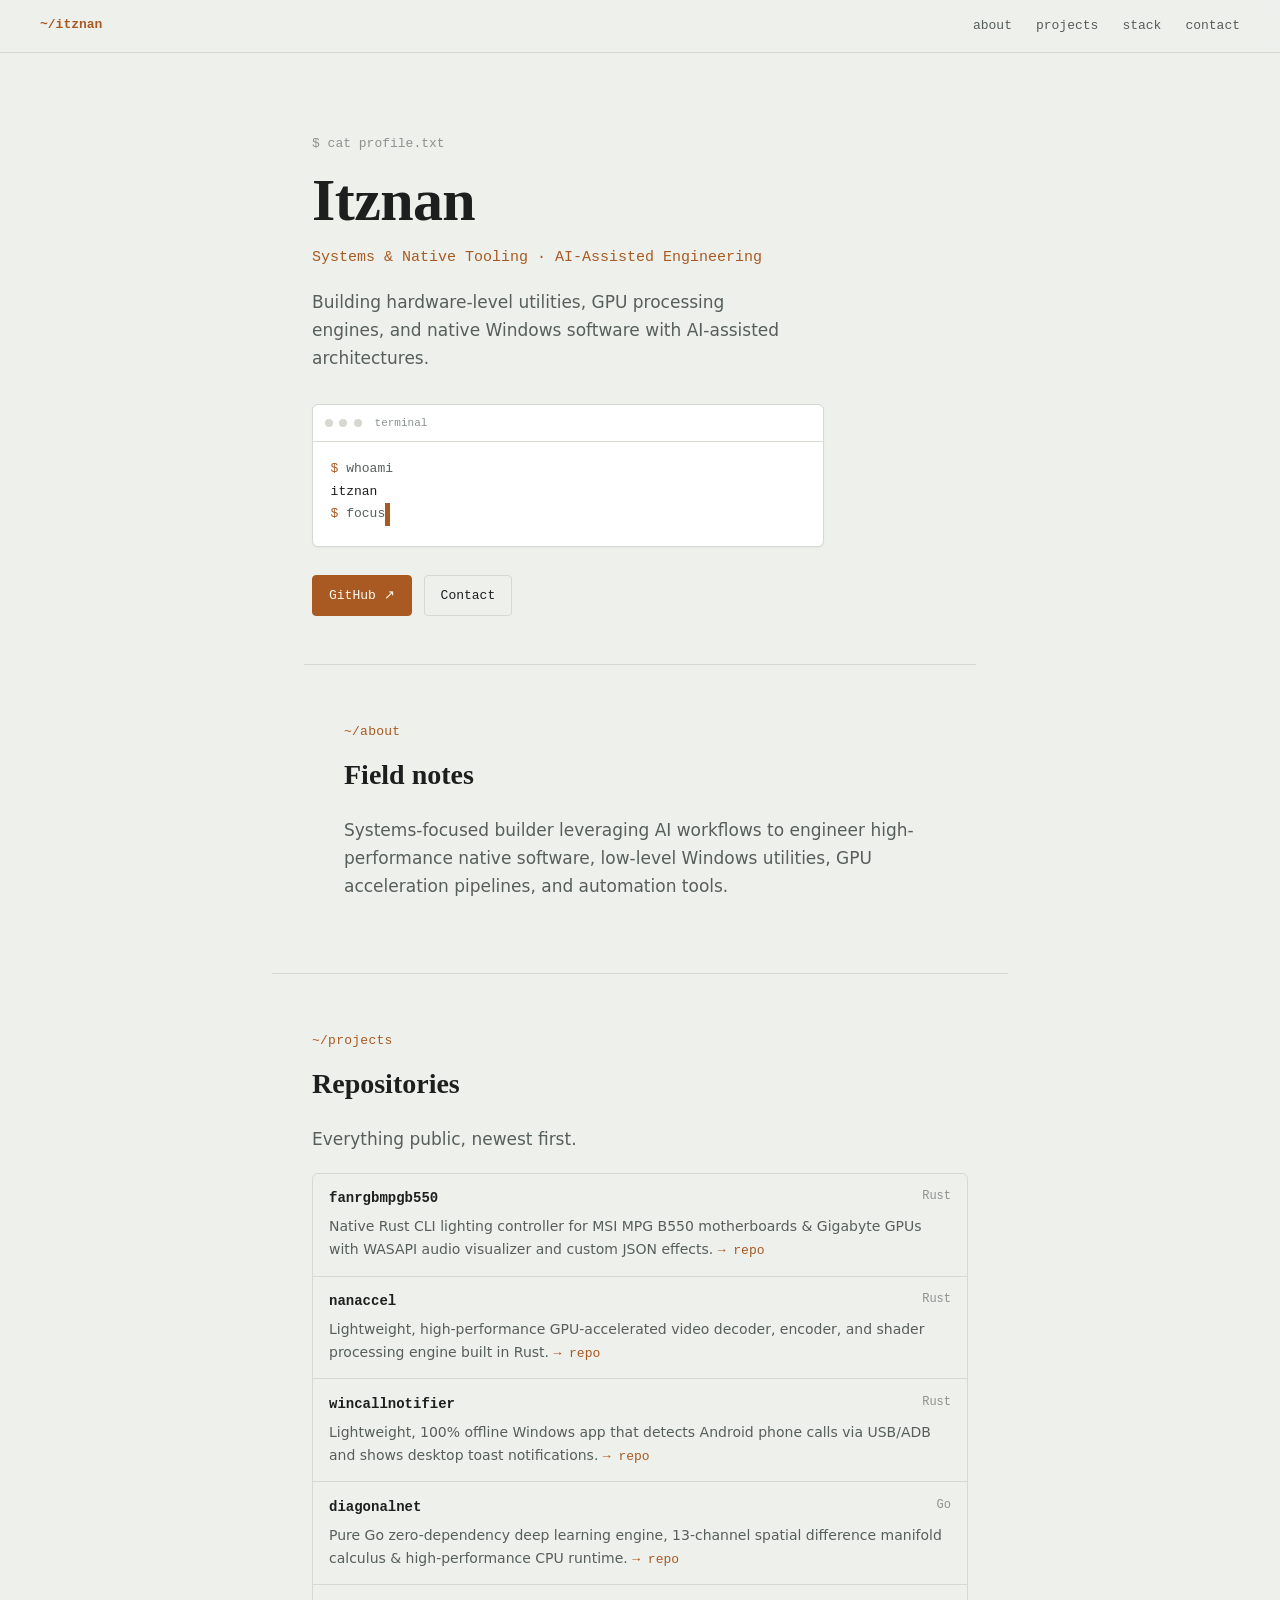
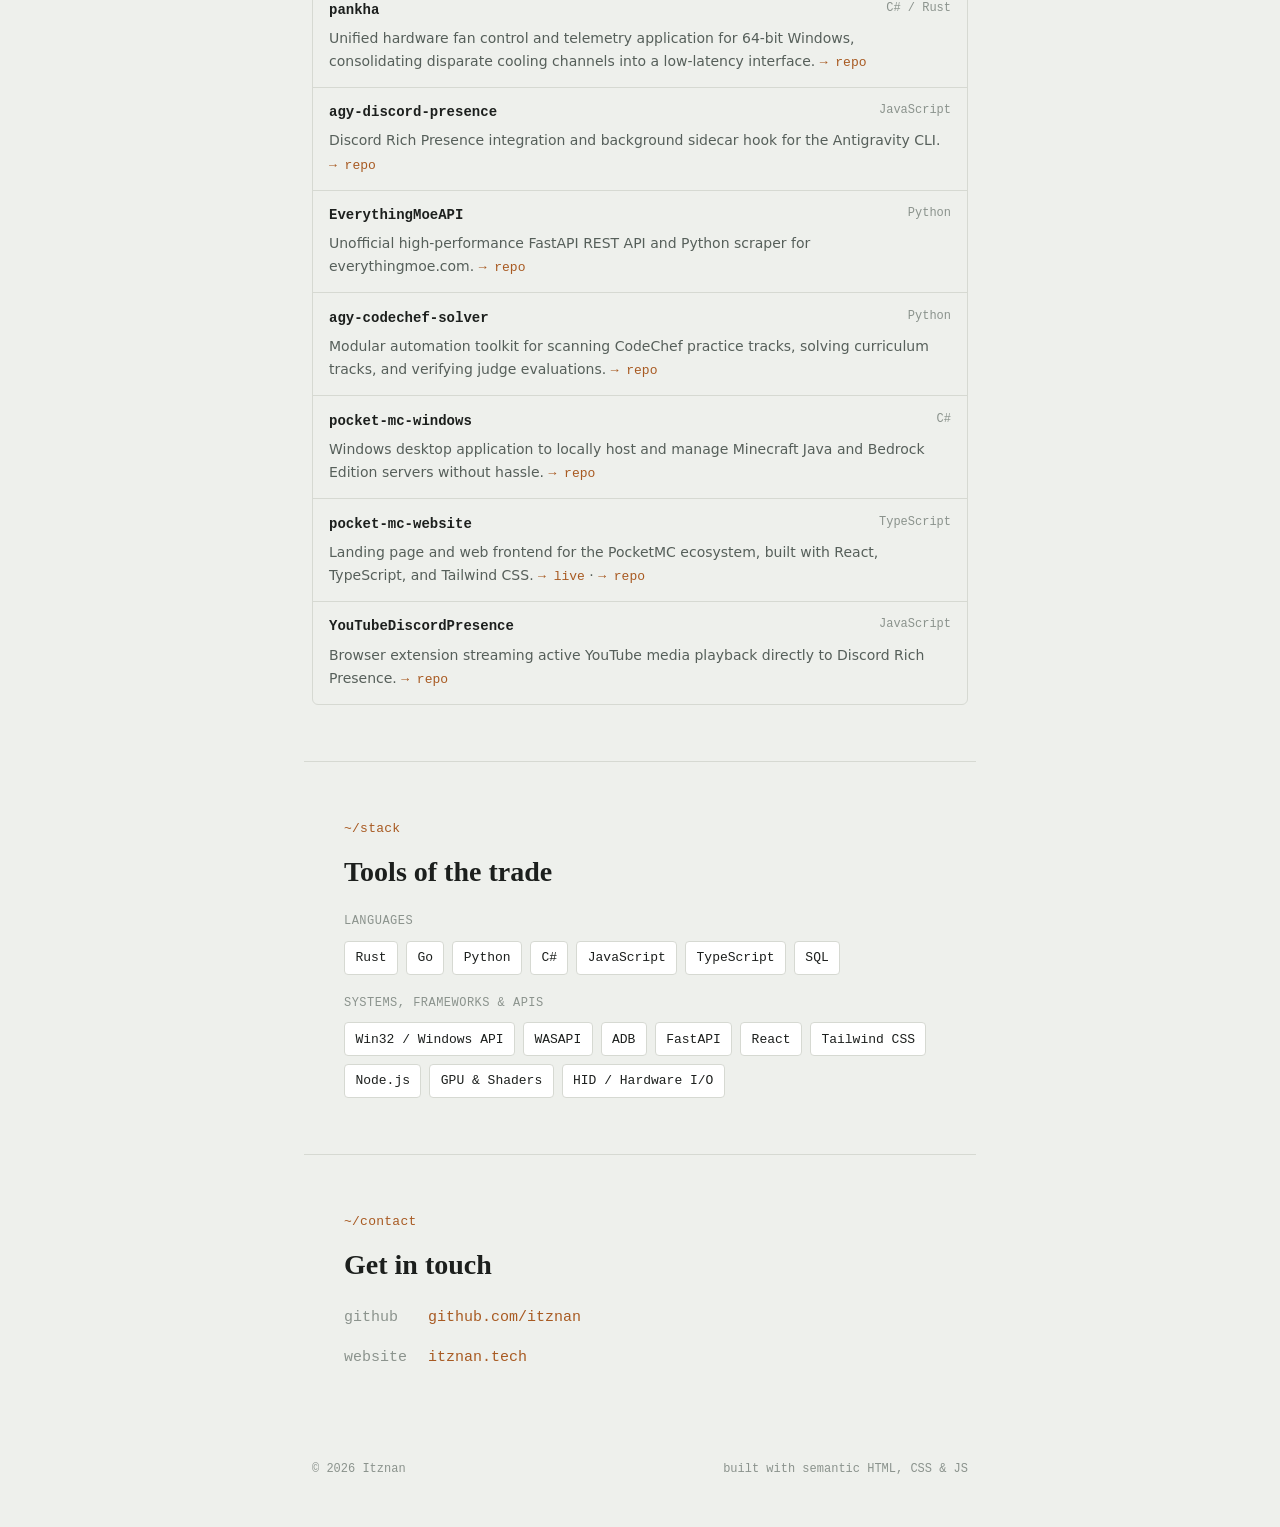
==== index.html @ 0a975bf8 "Initial commit: Itznan portfolio site" ====
<!DOCTYPE html>
<html lang="en">
<head>
<meta charset="UTF-8">
<meta name="viewport" content="width=device-width, initial-scale=1.0">
<meta name="description" content="Itznan — Systems, native Windows utilities, low-level tooling, and AI-assisted engineering.">
<meta name="color-scheme" content="light dark">
<title>Itznan</title>
<link rel="stylesheet" href="style.css">
</head>
<body>

<nav class="topbar">
  <a class="home" href="#top">~/itznan</a>
  <ul>
    <li><a href="#about">about</a></li>
    <li><a href="#projects">projects</a></li>
    <li><a href="#stack">stack</a></li>
    <li><a href="#contact">contact</a></li>
  </ul>
</nav>

<header class="hero" id="top">
  <p class="eyebrow">$ cat profile.txt</p>
  <h1 class="name">Itznan</h1>
  <p class="role">Systems &amp; Native Tooling · AI-Assisted Engineering</p>
  <p class="blurb">Building hardware-level utilities, GPU processing engines, and native Windows software with AI-assisted architectures.</p>

  <div class="terminal">
    <div class="bar"><span class="dot"></span><span class="dot"></span><span class="dot"></span><span class="label">terminal</span></div>
    <pre id="typed" aria-label="whoami returns itznan; focus returns systems, native tools and ai workflows"></pre>
  </div>

  <div class="cta-row">
    <a class="btn primary" href="https://github.com/itznan" target="_blank" rel="noopener">GitHub ↗</a>
    <a class="btn" href="#contact">Contact</a>
  </div>
</header>

<section id="about">
  <span class="path">~/about</span>
  <h2>Field notes</h2>
  <p class="lede">
    Systems-focused builder leveraging AI workflows to engineer high-performance native software, low-level Windows utilities, GPU acceleration pipelines, and automation tools.
  </p>
</section>

<section id="projects" class="wide">
  <span class="path">~/projects</span>
  <h2>Repositories</h2>
  <p class="lede" style="margin-bottom: 1.25rem;">Everything public, newest first.</p>

  <div class="repo-list">
    <div class="repo-row">
      <a class="repo-name" href="https://github.com/itznan/fanrgbmpgb550" target="_blank" rel="noopener">fanrgbmpgb550</a>
      <span class="repo-lang">Rust</span>
      <p class="repo-note">Native Rust CLI lighting controller for MSI MPG B550 motherboards &amp; Gigabyte GPUs with WASAPI audio visualizer and custom JSON effects. <a href="https://github.com/itznan/fanrgbmpgb550" target="_blank" rel="noopener">→ repo</a></p>
    </div>
    <div class="repo-row">
      <a class="repo-name" href="https://github.com/itznan/nanaccel" target="_blank" rel="noopener">nanaccel</a>
      <span class="repo-lang">Rust</span>
      <p class="repo-note">Lightweight, high-performance GPU-accelerated video decoder, encoder, and shader processing engine built in Rust. <a href="https://github.com/itznan/nanaccel" target="_blank" rel="noopener">→ repo</a></p>
    </div>
    <div class="repo-row">
      <a class="repo-name" href="https://github.com/itznan/wincallnotifier" target="_blank" rel="noopener">wincallnotifier</a>
      <span class="repo-lang">Rust</span>
      <p class="repo-note">Lightweight, 100% offline Windows app that detects Android phone calls via USB/ADB and shows desktop toast notifications. <a href="https://github.com/itznan/wincallnotifier" target="_blank" rel="noopener">→ repo</a></p>
    </div>
    <div class="repo-row">
      <a class="repo-name" href="https://github.com/itznan/diagonalnet" target="_blank" rel="noopener">diagonalnet</a>
      <span class="repo-lang">Go</span>
      <p class="repo-note">Pure Go zero-dependency deep learning engine, 13-channel spatial difference manifold calculus &amp; high-performance CPU runtime. <a href="https://github.com/itznan/diagonalnet" target="_blank" rel="noopener">→ repo</a></p>
    </div>
    <div class="repo-row">
      <a class="repo-name" href="https://github.com/itznan/pankha" target="_blank" rel="noopener">pankha</a>
      <span class="repo-lang">C# / Rust</span>
      <p class="repo-note">Unified hardware fan control and telemetry application for 64-bit Windows, consolidating disparate cooling channels into a low-latency interface. <a href="https://github.com/itznan/pankha" target="_blank" rel="noopener">→ repo</a></p>
    </div>
    <div class="repo-row">
      <a class="repo-name" href="https://github.com/itznan/agy-discord-presence" target="_blank" rel="noopener">agy-discord-presence</a>
      <span class="repo-lang">JavaScript</span>
      <p class="repo-note">Discord Rich Presence integration and background sidecar hook for the Antigravity CLI. <a href="https://github.com/itznan/agy-discord-presence" target="_blank" rel="noopener">→ repo</a></p>
    </div>
    <div class="repo-row">
      <a class="repo-name" href="https://github.com/itznan/EverythingMoeAPI" target="_blank" rel="noopener">EverythingMoeAPI</a>
      <span class="repo-lang">Python</span>
      <p class="repo-note">Unofficial high-performance FastAPI REST API and Python scraper for everythingmoe.com. <a href="https://github.com/itznan/EverythingMoeAPI" target="_blank" rel="noopener">→ repo</a></p>
    </div>
    <div class="repo-row">
      <a class="repo-name" href="https://github.com/itznan/agy-codechef-solver" target="_blank" rel="noopener">agy-codechef-solver</a>
      <span class="repo-lang">Python</span>
      <p class="repo-note">Modular automation toolkit for scanning CodeChef practice tracks, solving curriculum tracks, and verifying judge evaluations. <a href="https://github.com/itznan/agy-codechef-solver" target="_blank" rel="noopener">→ repo</a></p>
    </div>
    <div class="repo-row">
      <a class="repo-name" href="https://github.com/itznan/pocket-mc-windows" target="_blank" rel="noopener">pocket-mc-windows</a>
      <span class="repo-lang">C#</span>
      <p class="repo-note">Windows desktop application to locally host and manage Minecraft Java and Bedrock Edition servers without hassle. <a href="https://github.com/itznan/pocket-mc-windows" target="_blank" rel="noopener">→ repo</a></p>
    </div>
    <div class="repo-row">
      <a class="repo-name" href="https://github.com/itznan/pocket-mc-website" target="_blank" rel="noopener">pocket-mc-website</a>
      <span class="repo-lang">TypeScript</span>
      <p class="repo-note">Landing page and web frontend for the PocketMC ecosystem, built with React, TypeScript, and Tailwind CSS. <a href="https://pocketmc.github.io/pocket-mc-website/" target="_blank" rel="noopener">→ live</a> · <a href="https://github.com/itznan/pocket-mc-website" target="_blank" rel="noopener">→ repo</a></p>
    </div>
    <div class="repo-row">
      <a class="repo-name" href="https://github.com/itznan/YouTubeDiscordPresence" target="_blank" rel="noopener">YouTubeDiscordPresence</a>
      <span class="repo-lang">JavaScript</span>
      <p class="repo-note">Browser extension streaming active YouTube media playback directly to Discord Rich Presence. <a href="https://github.com/itznan/YouTubeDiscordPresence" target="_blank" rel="noopener">→ repo</a></p>
    </div>
  </div>
</section>

<section id="stack">
  <span class="path">~/stack</span>
  <h2>Tools of the trade</h2>
  <div class="stack-groups">
    <div class="stack-group">
      <div class="glabel">Languages</div>
      <div class="stack-chips">
        <span class="chip">Rust</span><span class="chip">Go</span><span class="chip">Python</span>
        <span class="chip">C#</span><span class="chip">JavaScript</span><span class="chip">TypeScript</span>
        <span class="chip">SQL</span>
      </div>
    </div>
    <div class="stack-group">
      <div class="glabel">Systems, Frameworks &amp; APIs</div>
      <div class="stack-chips">
        <span class="chip">Win32 / Windows API</span><span class="chip">WASAPI</span><span class="chip">ADB</span>
        <span class="chip">FastAPI</span><span class="chip">React</span><span class="chip">Tailwind CSS</span>
        <span class="chip">Node.js</span><span class="chip">GPU &amp; Shaders</span><span class="chip">HID / Hardware I/O</span>
      </div>
    </div>
  </div>
</section>

<section id="contact">
  <span class="path">~/contact</span>
  <h2>Get in touch</h2>
  <div class="contact-block">
    <div class="contact-row"><span class="k">github</span><a href="https://github.com/itznan" target="_blank" rel="noopener">github.com/itznan</a></div>
    <div class="contact-row"><span class="k">website</span><a href="https://itznan.tech/" target="_blank" rel="noopener">itznan.tech</a></div>
  </div>
</section>

<footer>
  <span>© 2026 Itznan</span>
  <span>built with semantic HTML, CSS &amp; JS</span>
</footer>

<script src="script.js"></script>
</body>
</html>
---- style.css ----
:root {
  --bg: #eef0ec;
  --bg-raised: #ffffff;
  --ink: #1c1f1d;
  --ink-soft: #565f5a;
  --ink-faint: #8b938d;
  --rule: #d6d9d2;
  --accent: #a85a22;
  --accent-ink: #fff8f1;
  --shadow: 0 1px 2px rgba(28, 31, 29, 0.04);

  --font-display: "Iowan Old Style", "Palatino Linotype", Palatino, "Book Antiqua", Georgia, serif;
  --font-mono: ui-monospace, "SF Mono", "Cascadia Mono", "Segoe UI Mono", Consolas, "Roboto Mono", "Liberation Mono", monospace;
  --font-body: system-ui, -apple-system, "Segoe UI", Roboto, "Helvetica Neue", Arial, sans-serif;

  --container: 42rem;
  --container-wide: 46rem;
}

@media (prefers-color-scheme: dark) {
  :root {
    --bg: #14171b;
    --bg-raised: #1b1f24;
    --ink: #e7e9e4;
    --ink-soft: #a2aaa3;
    --ink-faint: #666f68;
    --rule: #2a2f2c;
    --accent: #e2a465;
    --accent-ink: #201002;
    --shadow: 0 1px 2px rgba(0, 0, 0, 0.3);
  }
}

* { box-sizing: border-box; }

body {
  margin: 0;
  background: var(--bg);
  color: var(--ink);
  font-family: var(--font-body);
  font-size: 1.0625rem;
  line-height: 1.65;
  -webkit-font-smoothing: antialiased;
  scroll-behavior: smooth;
}
@media (prefers-reduced-motion: reduce) {
  body { scroll-behavior: auto; }
  * { animation-duration: 0.001ms !important; animation-iteration-count: 1 !important; transition-duration: 0.001ms !important; }
}

h1, h2, h3 { font-family: var(--font-display); font-weight: 600; text-wrap: balance; margin: 0; }
a { color: inherit; }
a:focus-visible, button:focus-visible { outline: 2px solid var(--accent); outline-offset: 3px; border-radius: 2px; }

.path {
  font-family: var(--font-mono);
  font-size: 0.8125rem;
  letter-spacing: 0.02em;
  color: var(--accent);
}

/* ---------- nav ---------- */
nav.topbar {
  position: sticky;
  top: 0;
  z-index: 10;
  display: flex;
  align-items: center;
  justify-content: space-between;
  gap: 1rem;
  padding: 0.9rem clamp(1.25rem, 4vw, 2.5rem);
  background: color-mix(in srgb, var(--bg) 88%, transparent);
  backdrop-filter: blur(8px);
  border-bottom: 1px solid var(--rule);
  font-family: var(--font-mono);
  font-size: 0.8125rem;
}
nav.topbar .home { color: var(--accent); text-decoration: none; white-space: nowrap; font-weight: 600; }
nav.topbar ul { list-style: none; display: flex; gap: clamp(0.9rem, 2vw, 1.5rem); margin: 0; padding: 0; flex-wrap: wrap; }
nav.topbar a { text-decoration: none; color: var(--ink-soft); position: relative; padding-bottom: 2px; }
nav.topbar a:hover { color: var(--ink); }
nav.topbar a::after {
  content: ""; position: absolute; left: 0; right: 100%; bottom: 0; height: 1px;
  background: var(--accent); transition: right 0.18s ease;
}
nav.topbar a:hover::after { right: 0; }

/* ---------- hero ---------- */
header.hero {
  max-width: var(--container-wide);
  margin: 0 auto;
  padding: clamp(2.75rem, 7vw, 5rem) clamp(1.25rem, 4vw, 2.5rem) clamp(2rem, 5vw, 3rem);
}
.eyebrow {
  font-family: var(--font-mono);
  font-size: 0.8125rem;
  color: var(--ink-faint);
  margin: 0 0 0.9rem;
}
h1.name { font-size: clamp(2.4rem, 4vw + 1rem, 3.75rem); line-height: 1.05; letter-spacing: -0.01em; }
.role {
  font-family: var(--font-mono);
  font-size: 0.9375rem;
  color: var(--accent);
  margin: 0.85rem 0 0;
}
.blurb { max-width: 44ch; margin: 1.1rem 0 0; color: var(--ink-soft); }

.terminal {
  margin-top: 2rem;
  background: var(--bg-raised);
  border: 1px solid var(--rule);
  border-radius: 6px;
  box-shadow: var(--shadow);
  max-width: 32rem;
  overflow: hidden;
}
.terminal .bar {
  display: flex; gap: 0.4rem; align-items: center;
  padding: 0.55rem 0.75rem;
  border-bottom: 1px solid var(--rule);
}
.terminal .dot { width: 8px; height: 8px; border-radius: 50%; background: var(--rule); }
.terminal .label { margin-left: 0.4rem; font-family: var(--font-mono); font-size: 0.6875rem; color: var(--ink-faint); }
.terminal pre {
  margin: 0; padding: 1rem 1.1rem 1.2rem;
  font-family: var(--font-mono); font-size: 0.8125rem; line-height: 1.75;
  color: var(--ink-soft); white-space: pre-wrap; min-height: 6.5rem;
}
.terminal .prompt { color: var(--accent); }
.terminal .out { color: var(--ink); }
.cursor { display: inline-block; width: 0.55ch; background: var(--accent); animation: blink 1s steps(1) infinite; }
@media (prefers-reduced-motion: reduce) { .cursor { animation: none; } }
@keyframes blink { 0%, 49% { opacity: 1; } 50%, 100% { opacity: 0; } }

.cta-row { display: flex; gap: 0.75rem; margin-top: 1.75rem; flex-wrap: wrap; }
.btn {
  font-family: var(--font-mono);
  font-size: 0.8125rem;
  text-decoration: none;
  padding: 0.55rem 1rem;
  border-radius: 4px;
  border: 1px solid var(--rule);
  color: var(--ink);
  transition: border-color 0.15s ease, color 0.15s ease, background 0.15s ease;
}
.btn.primary { background: var(--accent); border-color: var(--accent); color: var(--accent-ink); }
.btn.primary:hover { filter: brightness(1.08); }
.btn:not(.primary):hover { border-color: var(--accent); color: var(--accent); }

/* ---------- sections ---------- */
section { max-width: var(--container); margin: 0 auto; padding: clamp(2.5rem, 6vw, 3.5rem) clamp(1.25rem, 4vw, 2.5rem); border-top: 1px solid var(--rule); }
section.wide { max-width: var(--container-wide); }
section > .path { display: block; margin-bottom: 0.6rem; }
section h2 { font-size: clamp(1.4rem, 1vw + 1.1rem, 1.75rem); margin-bottom: 1.1rem; }
section > p.lede { color: var(--ink-soft); max-width: 62ch; }

/* ---------- repo list ---------- */
.repo-list { border: 1px solid var(--rule); border-radius: 6px; overflow: hidden; }
.repo-row {
  display: grid; grid-template-columns: 1fr auto; gap: 0.25rem 1rem;
  padding: 0.85rem 1rem; border-top: 1px solid var(--rule);
  font-size: 0.9rem;
}
.repo-row:first-child { border-top: none; }
.repo-row a.repo-name {
  font-family: var(--font-mono); font-size: 0.875rem; text-decoration: none; color: var(--ink);
  border-bottom: 1px solid transparent; font-weight: 600;
}
.repo-row a.repo-name:hover { color: var(--accent); border-bottom-color: var(--accent); }
.repo-row .repo-lang { font-family: var(--font-mono); font-size: 0.75rem; color: var(--ink-faint); align-self: start; }
.repo-row .repo-note { grid-column: 1 / -1; color: var(--ink-soft); font-size: 0.875rem; margin: 0; }
.repo-row .repo-note a { font-family: var(--font-mono); font-size: 0.8125rem; color: var(--accent); text-decoration: none; border-bottom: 1px solid transparent; }
.repo-row .repo-note a:hover { border-bottom-color: var(--accent); }

/* ---------- stack ---------- */
.stack-groups { display: flex; flex-direction: column; gap: 1.2rem; }
.stack-group .glabel { font-family: var(--font-mono); font-size: 0.75rem; text-transform: uppercase; letter-spacing: 0.04em; color: var(--ink-faint); margin-bottom: 0.55rem; }
.stack-chips { display: flex; flex-wrap: wrap; gap: 0.5rem; }
.chip {
  font-family: var(--font-mono); font-size: 0.8125rem;
  padding: 0.32rem 0.65rem; border-radius: 4px; background: var(--bg-raised); border: 1px solid var(--rule);
  transition: border-color 0.15s ease, color 0.15s ease;
}
.chip:hover { border-color: var(--accent); color: var(--accent); }

/* ---------- contact ---------- */
.contact-block { display: flex; flex-direction: column; gap: 0.9rem; }
.contact-row { display: flex; align-items: baseline; gap: 0.75rem; font-family: var(--font-mono); font-size: 0.9375rem; }
.contact-row .k { color: var(--ink-faint); min-width: 4.5rem; }
.contact-row a { color: var(--accent); text-decoration: none; border-bottom: 1px solid transparent; }
.contact-row a:hover { border-bottom-color: var(--accent); }

footer {
  max-width: var(--container-wide); margin: 0 auto; padding: 2rem clamp(1.25rem, 4vw, 2.5rem) 3rem;
  font-family: var(--font-mono); font-size: 0.75rem; color: var(--ink-faint);
  display: flex; justify-content: space-between; flex-wrap: wrap; gap: 0.5rem;
}
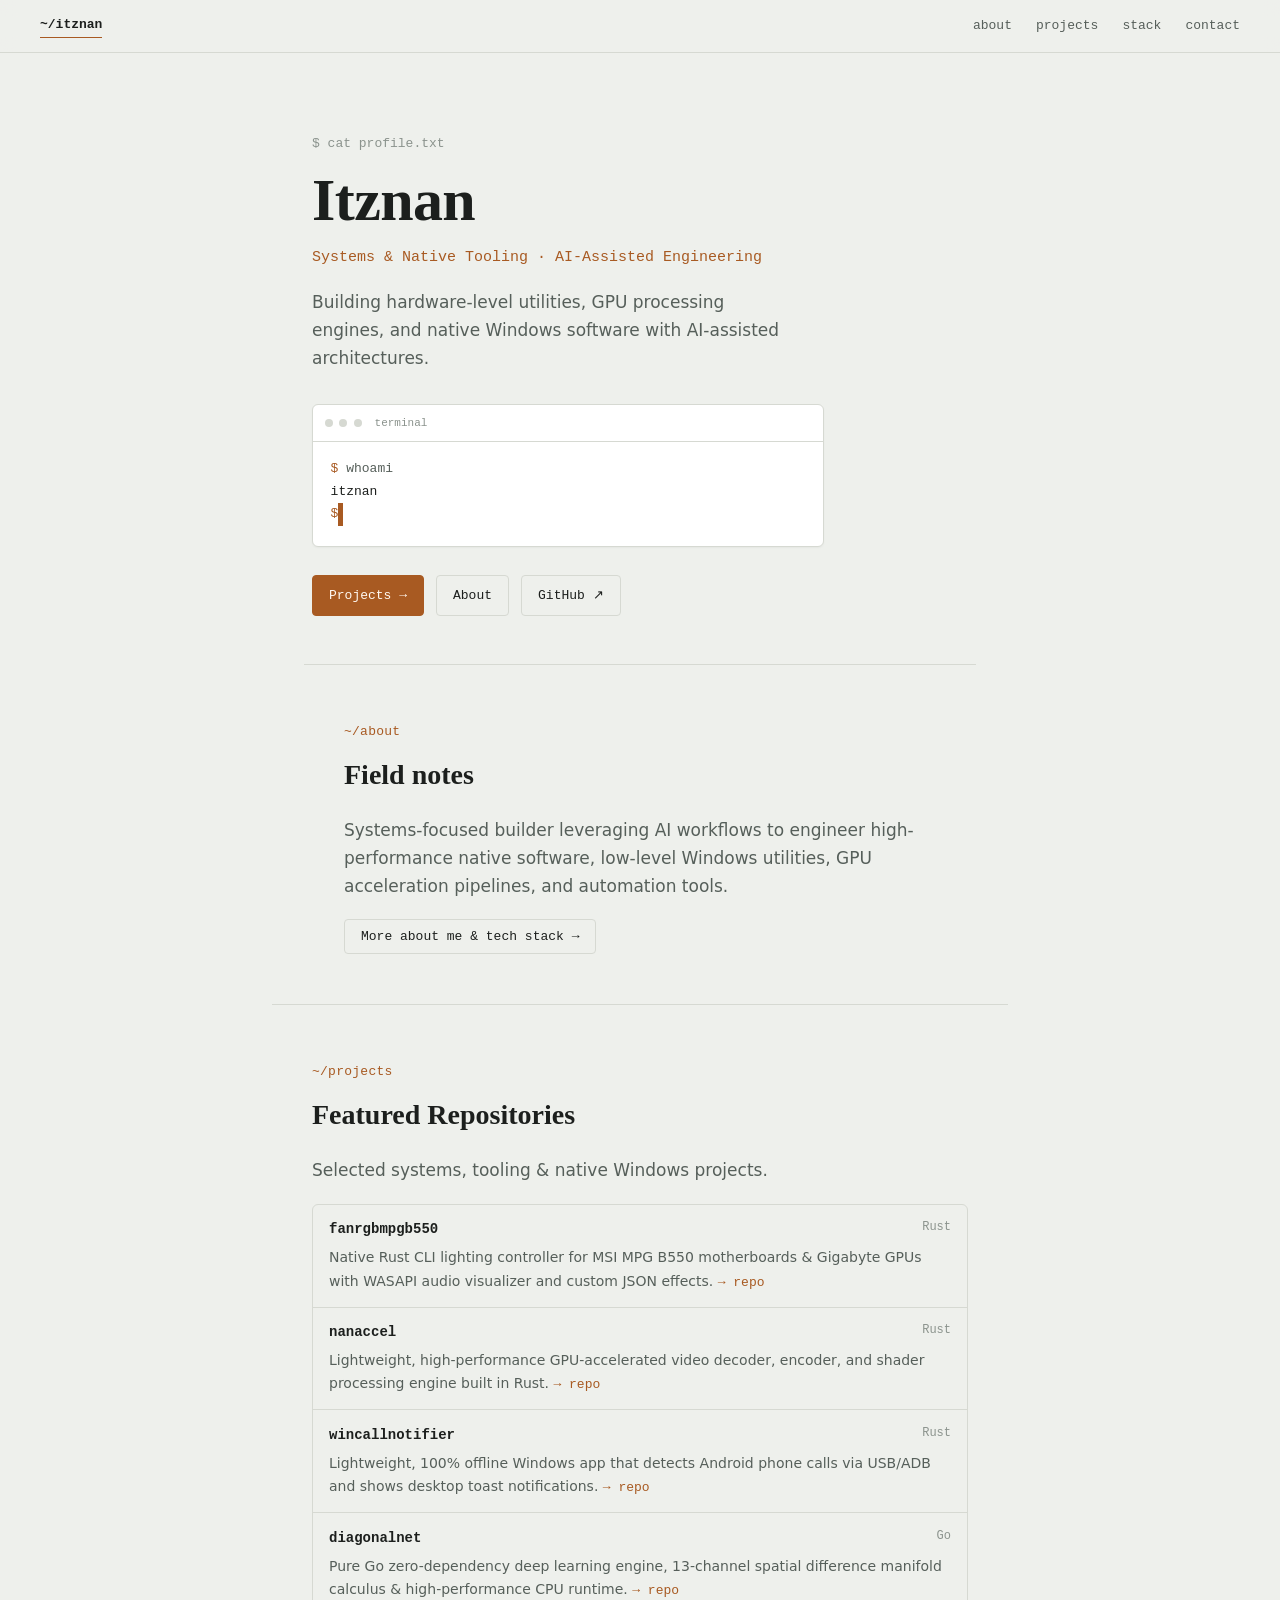
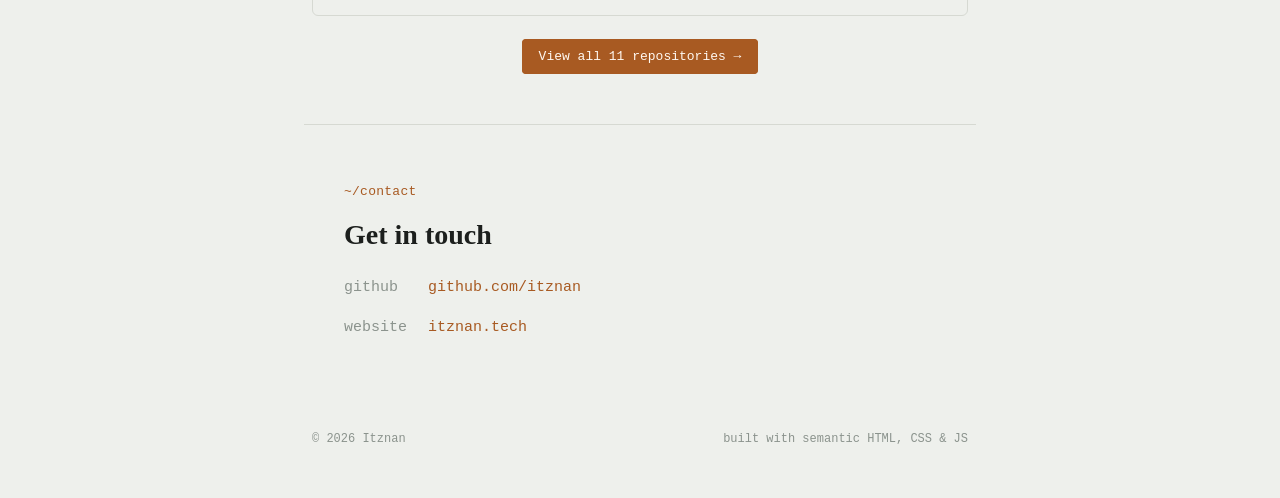
==== commit d3359f14: "Split single-page site into index, about, and projects pages" ====
--- a/index.html
+++ b/index.html
@@ -11,11 +11,11 @@
 <body>
 
 <nav class="topbar">
-  <a class="home" href="#top">~/itznan</a>
+  <a class="home active" href="index.html">~/itznan</a>
   <ul>
-    <li><a href="#about">about</a></li>
-    <li><a href="#projects">projects</a></li>
-    <li><a href="#stack">stack</a></li>
+    <li><a href="about.html">about</a></li>
+    <li><a href="projects.html">projects</a></li>
+    <li><a href="about.html#stack">stack</a></li>
     <li><a href="#contact">contact</a></li>
   </ul>
 </nav>
@@ -32,8 +32,9 @@
   </div>
 
   <div class="cta-row">
-    <a class="btn primary" href="https://github.com/itznan" target="_blank" rel="noopener">GitHub ↗</a>
-    <a class="btn" href="#contact">Contact</a>
+    <a class="btn primary" href="projects.html">Projects →</a>
+    <a class="btn" href="about.html">About</a>
+    <a class="btn" href="https://github.com/itznan" target="_blank" rel="noopener">GitHub ↗</a>
   </div>
 </header>
 
@@ -43,12 +44,15 @@
   <p class="lede">
     Systems-focused builder leveraging AI workflows to engineer high-performance native software, low-level Windows utilities, GPU acceleration pipelines, and automation tools.
   </p>
+  <div style="margin-top: 1.25rem;">
+    <a class="btn" href="about.html">More about me &amp; tech stack →</a>
+  </div>
 </section>
 
 <section id="projects" class="wide">
   <span class="path">~/projects</span>
-  <h2>Repositories</h2>
-  <p class="lede" style="margin-bottom: 1.25rem;">Everything public, newest first.</p>
+  <h2>Featured Repositories</h2>
+  <p class="lede" style="margin-bottom: 1.25rem;">Selected systems, tooling &amp; native Windows projects.</p>
 
   <div class="repo-list">
     <div class="repo-row">
@@ -71,66 +75,13 @@
       <span class="repo-lang">Go</span>
       <p class="repo-note">Pure Go zero-dependency deep learning engine, 13-channel spatial difference manifold calculus &amp; high-performance CPU runtime. <a href="https://github.com/itznan/diagonalnet" target="_blank" rel="noopener">→ repo</a></p>
     </div>
-    <div class="repo-row">
-      <a class="repo-name" href="https://github.com/itznan/pankha" target="_blank" rel="noopener">pankha</a>
-      <span class="repo-lang">C# / Rust</span>
-      <p class="repo-note">Unified hardware fan control and telemetry application for 64-bit Windows, consolidating disparate cooling channels into a low-latency interface. <a href="https://github.com/itznan/pankha" target="_blank" rel="noopener">→ repo</a></p>
-    </div>
-    <div class="repo-row">
-      <a class="repo-name" href="https://github.com/itznan/agy-discord-presence" target="_blank" rel="noopener">agy-discord-presence</a>
-      <span class="repo-lang">JavaScript</span>
-      <p class="repo-note">Discord Rich Presence integration and background sidecar hook for the Antigravity CLI. <a href="https://github.com/itznan/agy-discord-presence" target="_blank" rel="noopener">→ repo</a></p>
-    </div>
-    <div class="repo-row">
-      <a class="repo-name" href="https://github.com/itznan/EverythingMoeAPI" target="_blank" rel="noopener">EverythingMoeAPI</a>
-      <span class="repo-lang">Python</span>
-      <p class="repo-note">Unofficial high-performance FastAPI REST API and Python scraper for everythingmoe.com. <a href="https://github.com/itznan/EverythingMoeAPI" target="_blank" rel="noopener">→ repo</a></p>
-    </div>
-    <div class="repo-row">
-      <a class="repo-name" href="https://github.com/itznan/agy-codechef-solver" target="_blank" rel="noopener">agy-codechef-solver</a>
-      <span class="repo-lang">Python</span>
-      <p class="repo-note">Modular automation toolkit for scanning CodeChef practice tracks, solving curriculum tracks, and verifying judge evaluations. <a href="https://github.com/itznan/agy-codechef-solver" target="_blank" rel="noopener">→ repo</a></p>
-    </div>
-    <div class="repo-row">
-      <a class="repo-name" href="https://github.com/itznan/pocket-mc-windows" target="_blank" rel="noopener">pocket-mc-windows</a>
-      <span class="repo-lang">C#</span>
-      <p class="repo-note">Windows desktop application to locally host and manage Minecraft Java and Bedrock Edition servers without hassle. <a href="https://github.com/itznan/pocket-mc-windows" target="_blank" rel="noopener">→ repo</a></p>
-    </div>
-    <div class="repo-row">
-      <a class="repo-name" href="https://github.com/itznan/pocket-mc-website" target="_blank" rel="noopener">pocket-mc-website</a>
-      <span class="repo-lang">TypeScript</span>
-      <p class="repo-note">Landing page and web frontend for the PocketMC ecosystem, built with React, TypeScript, and Tailwind CSS. <a href="https://pocketmc.github.io/pocket-mc-website/" target="_blank" rel="noopener">→ live</a> · <a href="https://github.com/itznan/pocket-mc-website" target="_blank" rel="noopener">→ repo</a></p>
-    </div>
-    <div class="repo-row">
-      <a class="repo-name" href="https://github.com/itznan/YouTubeDiscordPresence" target="_blank" rel="noopener">YouTubeDiscordPresence</a>
-      <span class="repo-lang">JavaScript</span>
-      <p class="repo-note">Browser extension streaming active YouTube media playback directly to Discord Rich Presence. <a href="https://github.com/itznan/YouTubeDiscordPresence" target="_blank" rel="noopener">→ repo</a></p>
-    </div>
+  </div>
+
+  <div style="margin-top: 1.5rem; text-align: center;">
+    <a class="btn primary" href="projects.html">View all 11 repositories →</a>
   </div>
 </section>
 
-<section id="stack">
-  <span class="path">~/stack</span>
-  <h2>Tools of the trade</h2>
-  <div class="stack-groups">
-    <div class="stack-group">
-      <div class="glabel">Languages</div>
-      <div class="stack-chips">
-        <span class="chip">Rust</span><span class="chip">Go</span><span class="chip">Python</span>
-        <span class="chip">C#</span><span class="chip">JavaScript</span><span class="chip">TypeScript</span>
-        <span class="chip">SQL</span>
-      </div>
-    </div>
-    <div class="stack-group">
-      <div class="glabel">Systems, Frameworks &amp; APIs</div>
-      <div class="stack-chips">
-        <span class="chip">Win32 / Windows API</span><span class="chip">WASAPI</span><span class="chip">ADB</span>
-        <span class="chip">FastAPI</span><span class="chip">React</span><span class="chip">Tailwind CSS</span>
-        <span class="chip">Node.js</span><span class="chip">GPU &amp; Shaders</span><span class="chip">HID / Hardware I/O</span>
-      </div>
-    </div>
-  </div>
-</section>
 
 <section id="contact">
   <span class="path">~/contact</span>
--- a/style.css
+++ b/style.css
@@ -79,11 +79,13 @@
 nav.topbar ul { list-style: none; display: flex; gap: clamp(0.9rem, 2vw, 1.5rem); margin: 0; padding: 0; flex-wrap: wrap; }
 nav.topbar a { text-decoration: none; color: var(--ink-soft); position: relative; padding-bottom: 2px; }
 nav.topbar a:hover { color: var(--ink); }
+nav.topbar a.active { color: var(--ink); font-weight: 600; }
 nav.topbar a::after {
   content: ""; position: absolute; left: 0; right: 100%; bottom: 0; height: 1px;
   background: var(--accent); transition: right 0.18s ease;
 }
-nav.topbar a:hover::after { right: 0; }
+nav.topbar a:hover::after,
+nav.topbar a.active::after { right: 0; }
 
 /* ---------- hero ---------- */
 header.hero {
@@ -151,6 +153,7 @@
 /* ---------- sections ---------- */
 section { max-width: var(--container); margin: 0 auto; padding: clamp(2.5rem, 6vw, 3.5rem) clamp(1.25rem, 4vw, 2.5rem); border-top: 1px solid var(--rule); }
 section.wide { max-width: var(--container-wide); }
+section.first-section { border-top: none; }
 section > .path { display: block; margin-bottom: 0.6rem; }
 section h2 { font-size: clamp(1.4rem, 1vw + 1.1rem, 1.75rem); margin-bottom: 1.1rem; }
 section > p.lede { color: var(--ink-soft); max-width: 62ch; }
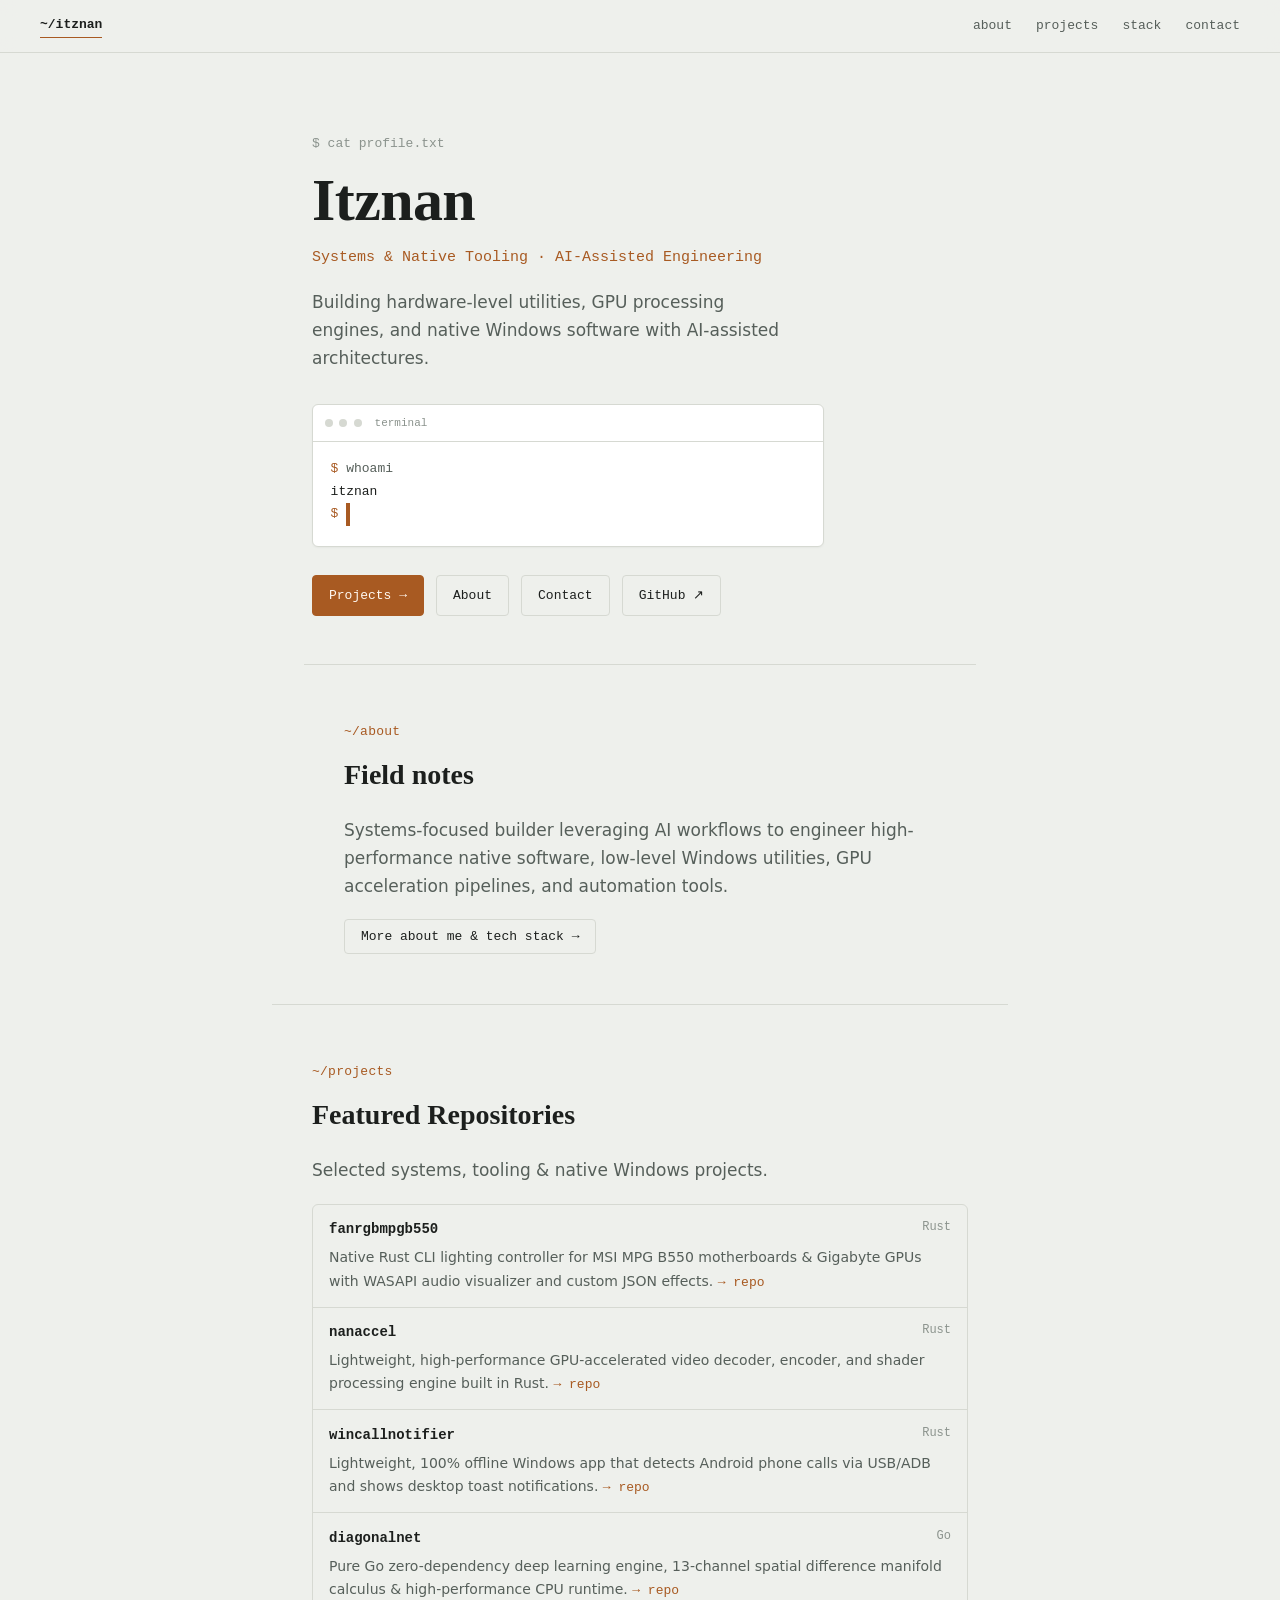
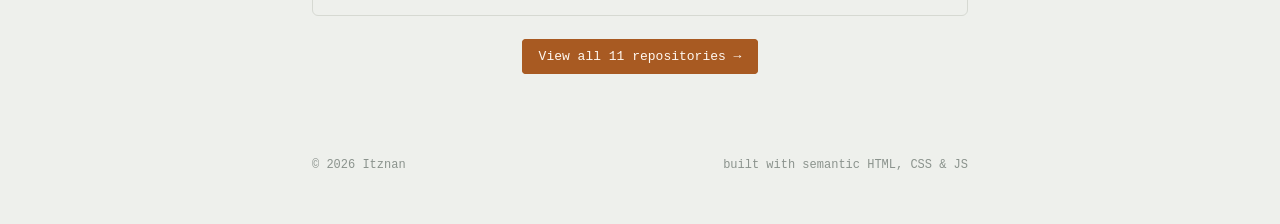
==== commit 8331801f: "Split stack and contact sections into dedicated pages" ====
--- a/index.html
+++ b/index.html
@@ -15,8 +15,8 @@
   <ul>
     <li><a href="about.html">about</a></li>
     <li><a href="projects.html">projects</a></li>
-    <li><a href="about.html#stack">stack</a></li>
-    <li><a href="#contact">contact</a></li>
+    <li><a href="stack.html">stack</a></li>
+    <li><a href="contact.html">contact</a></li>
   </ul>
 </nav>
 
@@ -34,6 +34,7 @@
   <div class="cta-row">
     <a class="btn primary" href="projects.html">Projects →</a>
     <a class="btn" href="about.html">About</a>
+    <a class="btn" href="contact.html">Contact</a>
     <a class="btn" href="https://github.com/itznan" target="_blank" rel="noopener">GitHub ↗</a>
   </div>
 </header>
@@ -83,14 +84,6 @@
 </section>
 
 
-<section id="contact">
-  <span class="path">~/contact</span>
-  <h2>Get in touch</h2>
-  <div class="contact-block">
-    <div class="contact-row"><span class="k">github</span><a href="https://github.com/itznan" target="_blank" rel="noopener">github.com/itznan</a></div>
-    <div class="contact-row"><span class="k">website</span><a href="https://itznan.tech/" target="_blank" rel="noopener">itznan.tech</a></div>
-  </div>
-</section>
 
 <footer>
   <span>© 2026 Itznan</span>
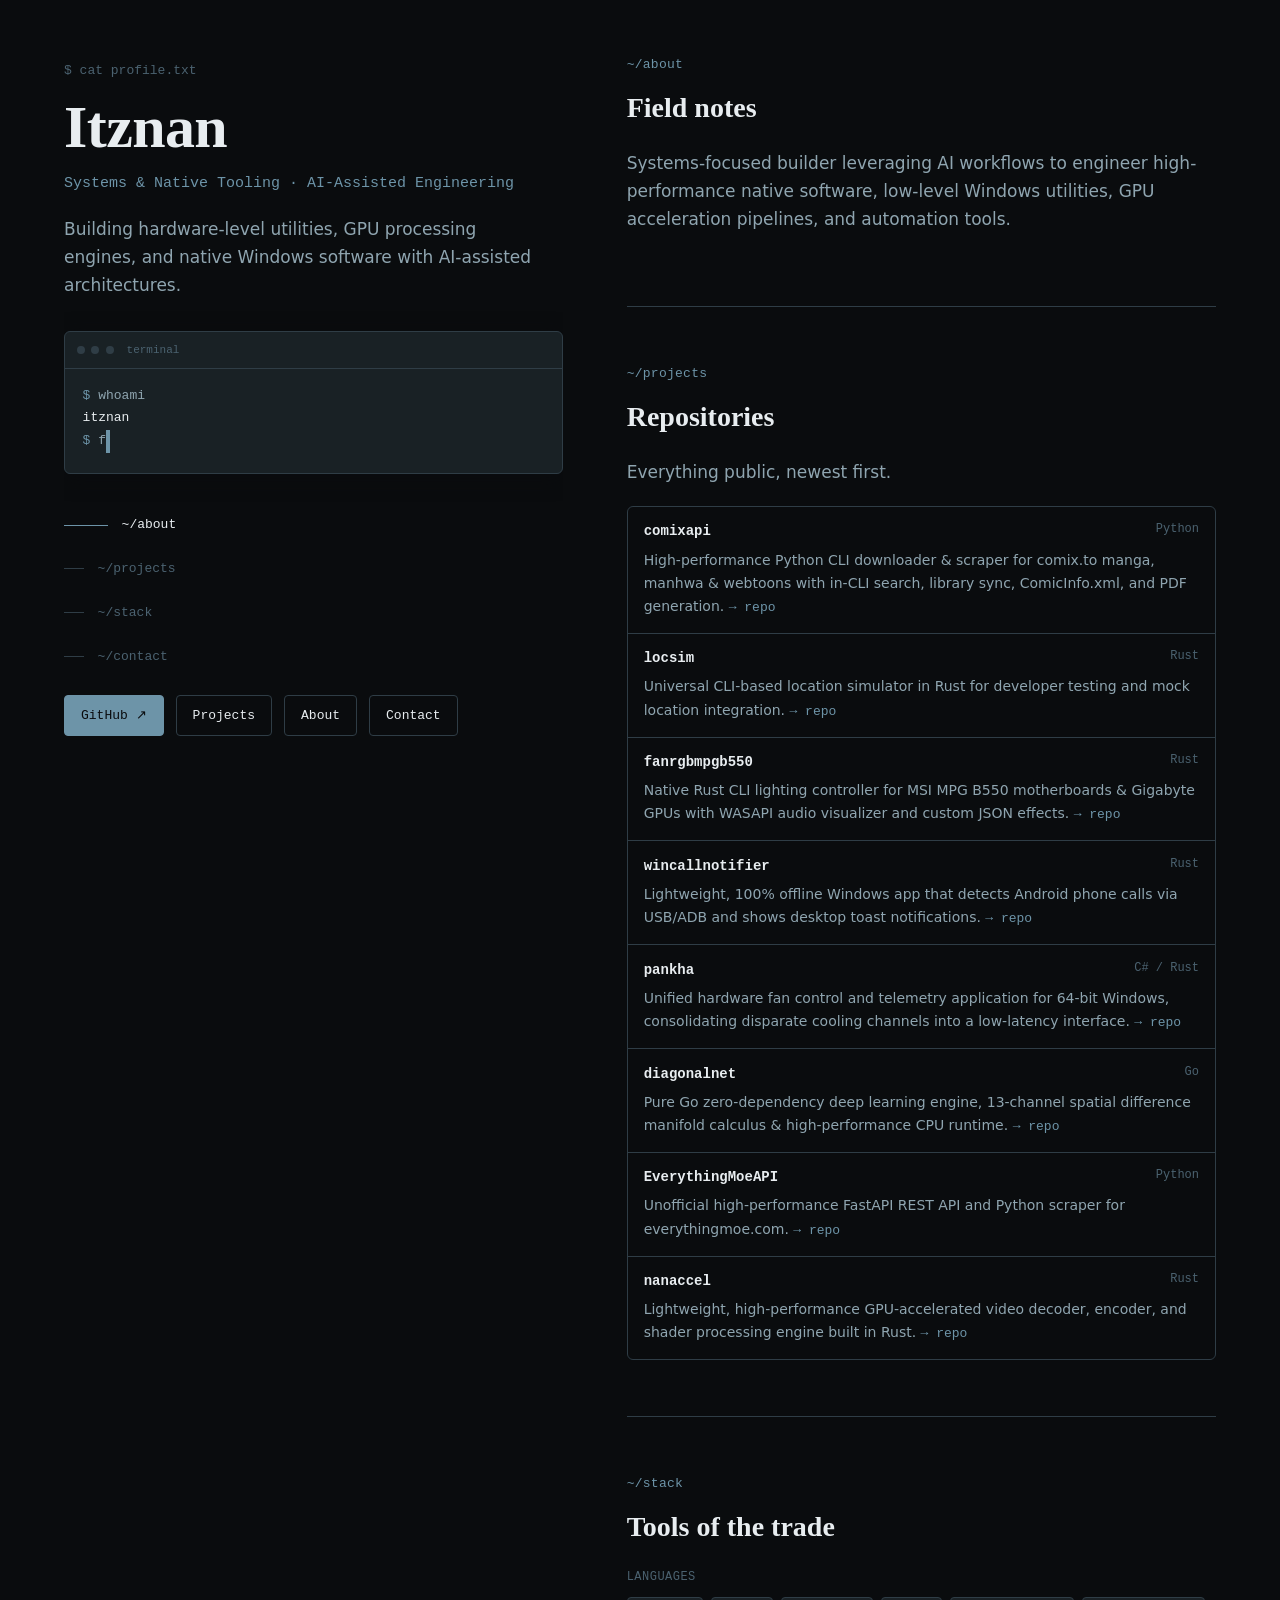
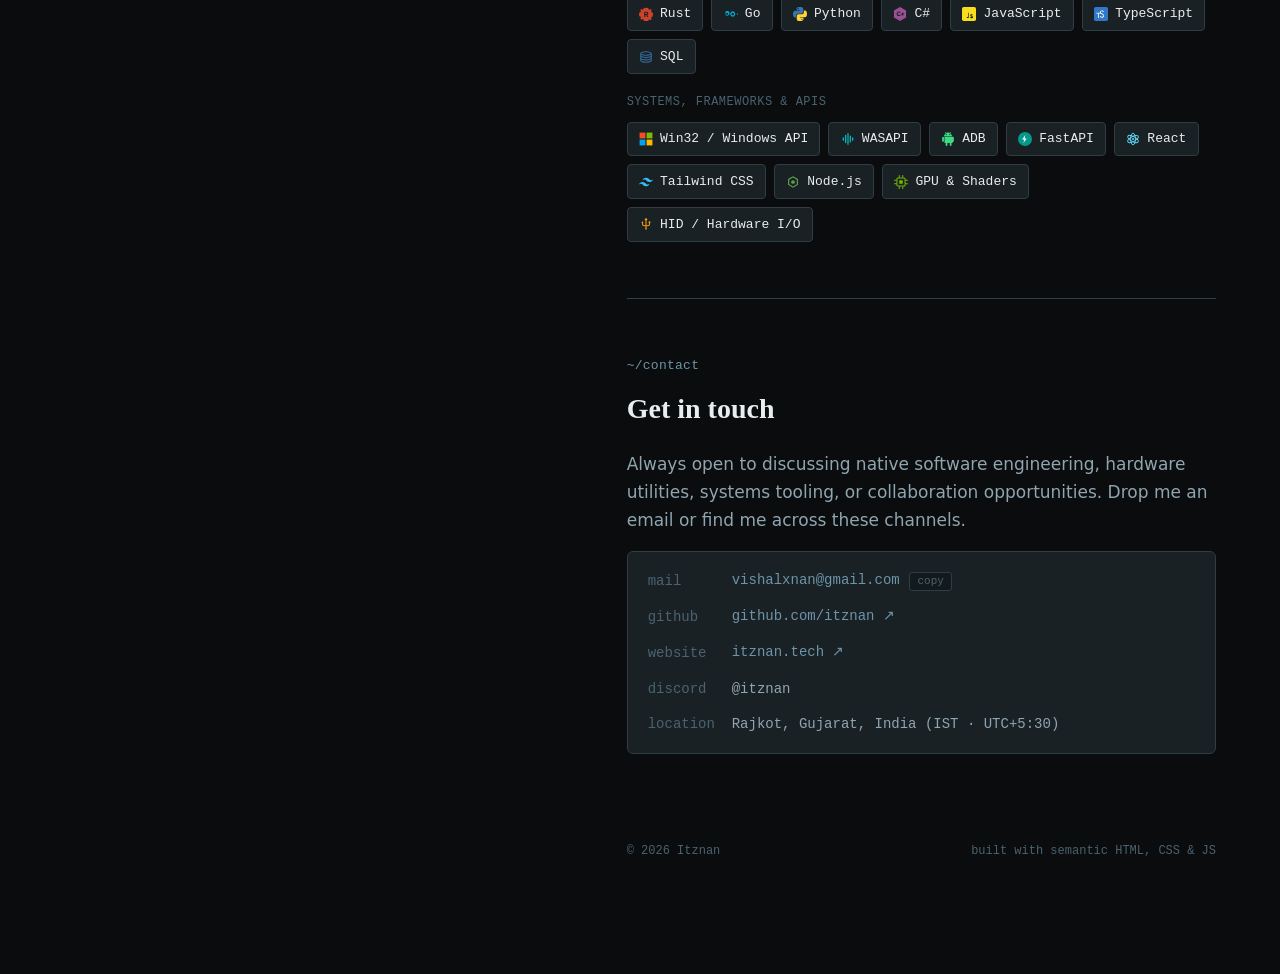
==== commit 78e68dec: "Refactor to single-page split-screen layout with Midnight Slate theme and curated repos" ====
--- a/index.html
+++ b/index.html
@@ -4,91 +4,195 @@
 <meta charset="UTF-8">
 <meta name="viewport" content="width=device-width, initial-scale=1.0">
 <meta name="description" content="Itznan — Systems, native Windows utilities, low-level tooling, and AI-assisted engineering.">
-<meta name="color-scheme" content="light dark">
+<meta name="color-scheme" content="dark">
 <title>Itznan</title>
+<link rel="icon" type="image/svg+xml" href="data:image/svg+xml,%3Csvg xmlns='http://www.w3.org/2000/svg' viewBox='0 0 32 32'%3E%3Crect width='32' height='32' rx='6' fill='%230A0C0E'/%3E%3Cpath d='M7 10 L13 16 L7 22' fill='none' stroke='%236d94a8' stroke-width='2.5' stroke-linecap='round' stroke-linejoin='round'/%3E%3Cline x1='16' y1='22' x2='25' y2='22' stroke='%236d94a8' stroke-width='2.5' stroke-linecap='round'/%3E%3C/svg%3E">
 <link rel="stylesheet" href="style.css">
 </head>
 <body>
 
 <nav class="topbar">
-  <a class="home active" href="index.html">~/itznan</a>
+  <a class="home" href="#top">~/itznan</a>
   <ul>
-    <li><a href="about.html">about</a></li>
-    <li><a href="projects.html">projects</a></li>
-    <li><a href="stack.html">stack</a></li>
-    <li><a href="contact.html">contact</a></li>
+    <li><a href="#about">about</a></li>
+    <li><a href="#projects">projects</a></li>
+    <li><a href="#stack">stack</a></li>
+    <li><a href="#contact">contact</a></li>
   </ul>
 </nav>
 
-<header class="hero" id="top">
-  <p class="eyebrow">$ cat profile.txt</p>
-  <h1 class="name">Itznan</h1>
-  <p class="role">Systems &amp; Native Tooling · AI-Assisted Engineering</p>
-  <p class="blurb">Building hardware-level utilities, GPU processing engines, and native Windows software with AI-assisted architectures.</p>
+<div class="split-layout">
+  <!-- Left Side: Fixed Profile & Navigation (Sticky on desktop) -->
+  <aside class="split-left">
+    <header class="hero" id="top">
+      <p class="eyebrow t-shimmer" data-text="$ cat profile.txt">$ cat profile.txt</p>
+      <h1 class="name">Itznan</h1>
+      <p class="role">Systems &amp; Native Tooling · AI-Assisted Engineering</p>
+      <p class="blurb">Building hardware-level utilities, GPU processing engines, and native Windows software with AI-assisted architectures.</p>
 
-  <div class="terminal">
-    <div class="bar"><span class="dot"></span><span class="dot"></span><span class="dot"></span><span class="label">terminal</span></div>
-    <pre id="typed" aria-label="whoami returns itznan; focus returns systems, native tools and ai workflows"></pre>
-  </div>
+      <div class="terminal">
+        <div class="bar"><span class="dot"></span><span class="dot"></span><span class="dot"></span><span class="label">terminal</span></div>
+        <pre id="typed" aria-label="whoami returns itznan; focus returns systems, native tools and ai workflows"></pre>
+      </div>
 
-  <div class="cta-row">
-    <a class="btn primary" href="projects.html">Projects →</a>
-    <a class="btn" href="about.html">About</a>
-    <a class="btn" href="contact.html">Contact</a>
-    <a class="btn" href="https://github.com/itznan" target="_blank" rel="noopener">GitHub ↗</a>
-  </div>
-</header>
+      <nav class="side-nav" aria-label="Page sections">
+        <ul>
+          <li><a href="#about" class="side-link"><span class="side-indicator"></span><span class="side-text">~/about</span></a></li>
+          <li><a href="#projects" class="side-link"><span class="side-indicator"></span><span class="side-text">~/projects</span></a></li>
+          <li><a href="#stack" class="side-link"><span class="side-indicator"></span><span class="side-text">~/stack</span></a></li>
+          <li><a href="#contact" class="side-link"><span class="side-indicator"></span><span class="side-text">~/contact</span></a></li>
+        </ul>
+      </nav>
 
-<section id="about">
-  <span class="path">~/about</span>
-  <h2>Field notes</h2>
-  <p class="lede">
-    Systems-focused builder leveraging AI workflows to engineer high-performance native software, low-level Windows utilities, GPU acceleration pipelines, and automation tools.
-  </p>
-  <div style="margin-top: 1.25rem;">
-    <a class="btn" href="about.html">More about me &amp; tech stack →</a>
-  </div>
-</section>
+      <div class="cta-row">
+        <a class="btn primary" href="https://github.com/itznan" target="_blank" rel="noopener">GitHub ↗</a>
+        <a class="btn" href="#projects">Projects</a>
+        <a class="btn" href="#about">About</a>
+        <a class="btn" href="#contact">Contact</a>
+      </div>
+    </header>
+  </aside>
 
-<section id="projects" class="wide">
-  <span class="path">~/projects</span>
-  <h2>Featured Repositories</h2>
-  <p class="lede" style="margin-bottom: 1.25rem;">Selected systems, tooling &amp; native Windows projects.</p>
+  <!-- Right Side: Scrollable Content (About, Repositories, Stack, Contact) -->
+  <main class="split-right">
+    <section id="about">
+      <span class="path">~/about</span>
+      <h2>Field notes</h2>
+      <p class="lede">
+        Systems-focused builder leveraging AI workflows to engineer high-performance native software, low-level Windows utilities, GPU acceleration pipelines, and automation tools.
+      </p>
+    </section>
 
-  <div class="repo-list">
-    <div class="repo-row">
-      <a class="repo-name" href="https://github.com/itznan/fanrgbmpgb550" target="_blank" rel="noopener">fanrgbmpgb550</a>
-      <span class="repo-lang">Rust</span>
-      <p class="repo-note">Native Rust CLI lighting controller for MSI MPG B550 motherboards &amp; Gigabyte GPUs with WASAPI audio visualizer and custom JSON effects. <a href="https://github.com/itznan/fanrgbmpgb550" target="_blank" rel="noopener">→ repo</a></p>
-    </div>
-    <div class="repo-row">
-      <a class="repo-name" href="https://github.com/itznan/nanaccel" target="_blank" rel="noopener">nanaccel</a>
-      <span class="repo-lang">Rust</span>
-      <p class="repo-note">Lightweight, high-performance GPU-accelerated video decoder, encoder, and shader processing engine built in Rust. <a href="https://github.com/itznan/nanaccel" target="_blank" rel="noopener">→ repo</a></p>
-    </div>
-    <div class="repo-row">
-      <a class="repo-name" href="https://github.com/itznan/wincallnotifier" target="_blank" rel="noopener">wincallnotifier</a>
-      <span class="repo-lang">Rust</span>
-      <p class="repo-note">Lightweight, 100% offline Windows app that detects Android phone calls via USB/ADB and shows desktop toast notifications. <a href="https://github.com/itznan/wincallnotifier" target="_blank" rel="noopener">→ repo</a></p>
-    </div>
-    <div class="repo-row">
-      <a class="repo-name" href="https://github.com/itznan/diagonalnet" target="_blank" rel="noopener">diagonalnet</a>
-      <span class="repo-lang">Go</span>
-      <p class="repo-note">Pure Go zero-dependency deep learning engine, 13-channel spatial difference manifold calculus &amp; high-performance CPU runtime. <a href="https://github.com/itznan/diagonalnet" target="_blank" rel="noopener">→ repo</a></p>
-    </div>
-  </div>
+    <section id="projects" class="wide">
+      <span class="path">~/projects</span>
+      <h2>Repositories</h2>
+      <p class="lede" style="margin-bottom: 1.25rem;">Everything public, newest first.</p>
 
-  <div style="margin-top: 1.5rem; text-align: center;">
-    <a class="btn primary" href="projects.html">View all 11 repositories →</a>
-  </div>
-</section>
+      <div class="repo-list">
+        <div class="repo-row">
+          <a class="repo-name" href="https://github.com/itznan/comixapi" target="_blank" rel="noopener">comixapi</a>
+          <span class="repo-lang">Python</span>
+          <p class="repo-note">High-performance Python CLI downloader &amp; scraper for comix.to manga, manhwa &amp; webtoons with in-CLI search, library sync, ComicInfo.xml, and PDF generation. <a href="https://github.com/itznan/comixapi" target="_blank" rel="noopener">→ repo</a></p>
+        </div>
+        <div class="repo-row">
+          <a class="repo-name" href="https://github.com/itznan/locsim" target="_blank" rel="noopener">locsim</a>
+          <span class="repo-lang">Rust</span>
+          <p class="repo-note">Universal CLI-based location simulator in Rust for developer testing and mock location integration. <a href="https://github.com/itznan/locsim" target="_blank" rel="noopener">→ repo</a></p>
+        </div>
+        <div class="repo-row">
+          <a class="repo-name" href="https://github.com/itznan/fanrgbmpgb550" target="_blank" rel="noopener">fanrgbmpgb550</a>
+          <span class="repo-lang">Rust</span>
+          <p class="repo-note">Native Rust CLI lighting controller for MSI MPG B550 motherboards &amp; Gigabyte GPUs with WASAPI audio visualizer and custom JSON effects. <a href="https://github.com/itznan/fanrgbmpgb550" target="_blank" rel="noopener">→ repo</a></p>
+        </div>
+        <div class="repo-row">
+          <a class="repo-name" href="https://github.com/itznan/wincallnotifier" target="_blank" rel="noopener">wincallnotifier</a>
+          <span class="repo-lang">Rust</span>
+          <p class="repo-note">Lightweight, 100% offline Windows app that detects Android phone calls via USB/ADB and shows desktop toast notifications. <a href="https://github.com/itznan/wincallnotifier" target="_blank" rel="noopener">→ repo</a></p>
+        </div>
+        <div class="repo-row">
+          <a class="repo-name" href="https://github.com/itznan/pankha" target="_blank" rel="noopener">pankha</a>
+          <span class="repo-lang">C# / Rust</span>
+          <p class="repo-note">Unified hardware fan control and telemetry application for 64-bit Windows, consolidating disparate cooling channels into a low-latency interface. <a href="https://github.com/itznan/pankha" target="_blank" rel="noopener">→ repo</a></p>
+        </div>
+        <div class="repo-row">
+          <a class="repo-name" href="https://github.com/itznan/diagonalnet" target="_blank" rel="noopener">diagonalnet</a>
+          <span class="repo-lang">Go</span>
+          <p class="repo-note">Pure Go zero-dependency deep learning engine, 13-channel spatial difference manifold calculus &amp; high-performance CPU runtime. <a href="https://github.com/itznan/diagonalnet" target="_blank" rel="noopener">→ repo</a></p>
+        </div>
+        <div class="repo-row">
+          <a class="repo-name" href="https://github.com/itznan/EverythingMoeAPI" target="_blank" rel="noopener">EverythingMoeAPI</a>
+          <span class="repo-lang">Python</span>
+          <p class="repo-note">Unofficial high-performance FastAPI REST API and Python scraper for everythingmoe.com. <a href="https://github.com/itznan/EverythingMoeAPI" target="_blank" rel="noopener">→ repo</a></p>
+        </div>
+        <div class="repo-row">
+          <a class="repo-name" href="https://github.com/itznan/nanaccel" target="_blank" rel="noopener">nanaccel</a>
+          <span class="repo-lang">Rust</span>
+          <p class="repo-note">Lightweight, high-performance GPU-accelerated video decoder, encoder, and shader processing engine built in Rust. <a href="https://github.com/itznan/nanaccel" target="_blank" rel="noopener">→ repo</a></p>
+        </div>
+      </div>
+    </section>
 
+    <section id="stack">
+      <span class="path">~/stack</span>
+      <h2>Tools of the trade</h2>
+      <div class="stack-groups">
+        <div class="stack-group">
+          <div class="glabel">Languages</div>
+          <div class="stack-chips">
+            <span class="chip"><svg viewBox="0 0 24 24" aria-hidden="true"><path fill="#CE412B" d="M23.834 11.999a11.996 11.996 0 0 0-.258-2.474l-2.164-.522a9.775 9.775 0 0 0-.82-1.98l1.378-1.74a12.032 12.032 0 0 0-1.89-1.89l-1.74 1.378a9.775 9.775 0 0 0-1.98-.82l-.522-2.164A12.012 12.012 0 0 0 12 1.529a12.01 12.01 0 0 0-3.838.258l-.522 2.164a9.775 9.775 0 0 0-1.98.82L3.92 3.393a12.032 12.032 0 0 0-1.89 1.89l1.378 1.74a9.775 9.775 0 0 0-.82 1.98l-2.164.522A12.012 12.012 0 0 0 .166 12a12.01 12.01 0 0 0 .258 3.838l2.164.522a9.775 9.775 0 0 0 .82 1.98l-1.378 1.74a12.032 12.032 0 0 0 1.89 1.89l1.74-1.378a9.775 9.775 0 0 0 1.98.82l.522 2.164A12.01 12.01 0 0 0 12 24.471a12.012 12.012 0 0 0 3.838-.258l.522-2.164a9.775 9.775 0 0 0 1.98-.82l1.74 1.378a12.032 12.032 0 0 0 1.89-1.89l-1.378-1.74a9.775 9.775 0 0 0 .82-1.98l2.164-.522a11.996 11.996 0 0 0 .258-2.474zM9 8h3.8c1.8 0 3.2 1.1 3.2 2.8 0 1.3-.8 2.3-2 2.7l2.2 3.5h-2.1l-1.9-3.2H10.8V17H9V8zm1.8 4.2h1.8c.8 0 1.4-.5 1.4-1.3 0-.8-.6-1.3-1.4-1.3h-1.8v2.6z"/></svg>Rust</span>
+            <span class="chip"><svg viewBox="0 0 24 24" aria-hidden="true"><path fill="#00ADD8" d="M1.984 10.606c.032-.784.285-1.547.747-2.193.46-.644 1.107-1.129 1.848-1.385.74-.256 1.55-.262 2.296-.017.747.245 1.4.721 1.868 1.36.467.639.73 1.396.764 2.181a4.238 4.238 0 0 1-.72 2.39 4.347 4.347 0 0 1-1.875 1.558c-.76.326-1.603.385-2.398.17a4.267 4.267 0 0 1-2.072-1.28 4.148 4.148 0 0 1-.458-.784h2.247c.2.297.49.528.83.659.34.13.712.146 1.061.045.35-.1.65-.316.857-.615.207-.3.308-.66.287-1.025a1.86 1.86 0 0 0-.44-1.168 1.933 1.933 0 0 0-1.127-.613 2.054 2.054 0 0 0-1.295.228 1.91 1.91 0 0 0-.825.965H1.984zm8.683 1.442a4.342 4.342 0 0 1 1.258-3.084 4.35 4.35 0 0 1 6.136.002 4.34 4.34 0 0 1 1.256 3.082 4.336 4.336 0 0 1-1.26 3.084 4.348 4.348 0 0 1-6.134 0 4.336 4.336 0 0 1-1.256-3.084zm2.14 0c0 .604.225 1.184.629 1.625.403.44.954.693 1.534.704.58.01 1.139-.224 1.557-.653.418-.429.658-1.002.668-1.601-.01-.598-.25-1.171-.668-1.6-.418-.428-.977-.662-1.557-.652-.58.011-1.13.264-1.534.704-.404.441-.63 1.021-.629 1.625zM22.04 11.02h1.96v1.92h-1.96v-1.92z"/></svg>Go</span>
+            <span class="chip"><svg viewBox="0 0 24 24" aria-hidden="true"><path fill="#3776AB" d="M11.914 0C5.82 0 6.2 2.656 6.2 2.656l.006 2.75h5.81v.825H3.85S0 5.79 0 11.908c0 6.12 3.36 5.914 3.36 5.914h2.006v-2.82s-.108-3.36 3.308-3.36h5.688s3.2 0 3.2-3.14V3.14S18.01 0 11.914 0zM8.7 1.848a1.006 1.006 0 1 1 0 2.012 1.006 1.006 0 0 1 0-2.012z"/><path fill="#FFD438" d="M12.086 24c6.094 0 5.714-2.656 5.714-2.656l-.006-2.75h-5.81v-.825h8.166S24 18.21 24 12.092c0-6.12-3.36-5.914-3.36-5.914h-2.006v2.82s.108 3.36-3.308 3.36H9.638s-3.2 0-3.2 3.14v5.362S5.99 24 12.086 24zm3.214-1.848a1.006 1.006 0 1 1 0-2.012 1.006 1.006 0 0 1 0 2.012z"/></svg>Python</span>
+            <span class="chip"><svg viewBox="0 0 24 24" aria-hidden="true"><path fill="#9B4F96" d="M12 0L1.6 6v12L12 24l10.4-6V6L12 0zm-1.8 15.5c-2.4 0-4-1.6-4-4s1.6-4 4-4c1.4 0 2.5.6 3.1 1.6l-1.5 1.1c-.4-.6-1-1-1.6-1-1.3 0-2.1 1-2.1 2.3s.8 2.3 2.1 2.3c.7 0 1.3-.4 1.7-1l1.5 1c-.7 1.1-1.8 1.7-3.2 1.7zm6.8-.7h-.7l.2-1.3h-.9l-.2 1.3h-.6l.2-1.3h-1l.1-.7h1l.2-1.2h-.9l.1-.7h1l.2-1.3h.7l-.2 1.3h.9l.2-1.3h.7l-.2 1.3h1l-.1.7h-1l-.2 1.2h.9l-.1.7h-1l-.2 1.3zm-1.6-2l.2-1.2h-.9l-.2 1.2h.9z"/></svg>C#</span>
+            <span class="chip"><svg viewBox="0 0 24 24" aria-hidden="true"><rect width="24" height="24" rx="3" fill="#F7DF1E"/><path fill="#000000" d="M11.5 17.5c0 .9-.5 1.5-1.5 1.5-1.1 0-1.7-.6-2.1-1.4l1.4-.9c.2.4.4.7.7.7.3 0 .5-.2.5-.5V10h1v7.5zm7 0c0 1.2-.9 1.7-2 1.7-1.3 0-2.1-.8-2.5-1.7l1.4-.8c.3.5.6.9 1.1.9.4 0 .7-.2.7-.5 0-.4-.3-.6-1.1-.9-1.2-.5-1.8-1.1-1.8-2 0-1.1.9-1.8 2-1.8 1 0 1.7.5 2.1 1.3l-1.3.8c-.2-.4-.5-.6-.8-.6-.3 0-.6.2-.6.4 0 .3.2.5.9.8 1.4.5 2 1.1 2 2.6z"/></svg>JavaScript</span>
+            <span class="chip"><svg viewBox="0 0 24 24" aria-hidden="true"><rect width="24" height="24" rx="3" fill="#3178C6"/><path fill="#FFFFFF" d="M11 11.2H8.2V19H6.8v-7.8H4V10h7v1.2zm6.2 3.6c0 2.5-1.8 3.5-3.7 3.5-2 0-3.3-1.1-3.6-2.4l1.4-.6c.2.8 1 1.6 2.2 1.6 1.1 0 2.1-.6 2.1-2 0-1.4-1.2-1.9-2.4-2.4-1.6-.7-2.9-1.5-2.9-3.2 0-2.1 1.7-3.4 3.4-3.4 1.7 0 2.9.9 3.3 2.2l-1.4.6c-.2-.7-.9-1.4-1.9-1.4-1.1 0-1.9.7-1.9 1.7 0 1.1.8 1.6 2.1 2.1 1.7.8 2.8 1.6 2.8 3.7z"/></svg>TypeScript</span>
+            <span class="chip"><svg viewBox="0 0 24 24" aria-hidden="true"><path fill="#336791" d="M12 2C6.48 2 2 3.79 2 6v12c0 2.21 4.48 4 10 4s10-1.79 10-4V6c0-2.21-4.48-4-10-4zm0 2c4.42 0 8 1.34 8 2s-3.58 2-8 2-8-1.34-8-2 3.58-2 8-2zm8 6c0 .66-3.58 2-8 2s-8-1.34-8-2V8.2c1.9 1.1 4.8 1.8 8 1.8s6.1-.7 8-1.8V10zm0 4c0 .66-3.58 2-8 2s-8-1.34-8-2v-1.8c1.9 1.1 4.8 1.8 8 1.8s6.1-.7 8-1.8V14zm0 4c0 .66-3.58 2-8 2s-8-1.34-8-2v-1.8c1.9 1.1 4.8 1.8 8 1.8s6.1-.7 8-1.8V18z"/></svg>SQL</span>
+          </div>
+        </div>
+        <div class="stack-group">
+          <div class="glabel">Systems, Frameworks &amp; APIs</div>
+          <div class="stack-chips">
+            <span class="chip"><svg viewBox="0 0 24 24" aria-hidden="true"><path fill="#F25022" d="M1 1h10v10H1z"/><path fill="#7FBA00" d="M13 1h10v10H13z"/><path fill="#00A4EF" d="M1 13h10v10H1z"/><path fill="#FFB900" d="M13 13h10v10H13z"/></svg>Win32 / Windows API</span>
+            <span class="chip"><svg viewBox="0 0 24 24" aria-hidden="true" fill="none" stroke-width="2.2" stroke-linecap="round"><path stroke="#06B6D4" d="M4 10v4M8 6v12"/><path stroke="#10B981" d="M12 3v18"/><path stroke="#06B6D4" d="M16 7v10M20 10v4"/></svg>WASAPI</span>
+            <span class="chip"><svg viewBox="0 0 24 24" aria-hidden="true"><path fill="#3DDC84" d="M6 18c0 .55.45 1 1 1h1v3.5c0 .83.67 1.5 1.5 1.5s1.5-.67 1.5-1.5V19h4v3.5c0 .83.67 1.5 1.5 1.5s1.5-.67 1.5-1.5V19h1c.55 0 1-.45 1-1V8H6v10zM3.5 8C2.67 8 2 8.67 2 9.5v6c0 .83.67 1.5 1.5 1.5S5 16.33 5 15.5v-6C5 8.67 4.33 8 3.5 8zm17 0c-.83 0-1.5.67-1.5 1.5v6c0 .83.67 1.5 1.5 1.5s1.5-.67 1.5-1.5v-6c0-.83-.67-1.5-1.5-1.5zm-4.97-5.84l1.3-1.3a.49.49 0 0 0 0-.7.49.49 0 0 0-.7 0l-1.47 1.47C13.73 1.24 12.89 1 12 1s-1.73.24-2.66.63L7.87.16a.49.49 0 0 0-.7 0 .49.49 0 0 0 0 .7l1.3 1.3C6.67 3.23 5.4 5.06 5.15 7.25h13.7c-.25-2.19-1.52-4.02-3.32-5.09zM9 5c-.55 0-1-.45-1-1s.45-1 1-1 1 .45 1 1-.45 1-1 1zm6 0c-.55 0-1-.45-1-1s.45-1 1-1 1 .45 1 1-.45 1-1 1z"/></svg>ADB</span>
+            <span class="chip"><svg viewBox="0 0 24 24" aria-hidden="true"><circle cx="12" cy="12" r="12" fill="#05998B"/><path fill="#FFFFFF" d="M12.8 4.8l-1.6 6.4h3.6l-5.6 8 1.6-6.4H7.2z"/></svg>FastAPI</span>
+            <span class="chip"><svg viewBox="0 0 24 24" aria-hidden="true"><ellipse cx="12" cy="12" rx="10" ry="4.2" fill="none" stroke="#61DAFB" stroke-width="1.6" transform="rotate(30 12 12)"/><ellipse cx="12" cy="12" rx="10" ry="4.2" fill="none" stroke="#61DAFB" stroke-width="1.6" transform="rotate(90 12 12)"/><ellipse cx="12" cy="12" rx="10" ry="4.2" fill="none" stroke="#61DAFB" stroke-width="1.6" transform="rotate(150 12 12)"/><circle cx="12" cy="12" r="1.8" fill="#61DAFB"/></svg>React</span>
+            <span class="chip"><svg viewBox="0 0 24 24" aria-hidden="true"><path fill="#38BDF8" d="M12.001 4.8c-3.2 0-5.2 1.6-6 4.8 1.2-1.6 2.6-2.2 4.2-1.8.913.228 1.565.89 2.288 1.624C13.666 10.618 15.027 12 18.001 12c3.2 0 5.2-1.6 6-4.8-1.2 1.6-2.6 2.2-4.2 1.8-.913-.228-1.565-.89-2.288-1.624C16.337 6.182 14.976 4.8 12.001 4.8zm-6 7.2c-3.2 0-5.2 1.6-6 4.8 1.2-1.6 2.6-2.2 4.2-1.8.913.228 1.565.89 2.288 1.624 1.177 1.194 2.538 2.576 5.512 2.576 3.2 0 5.2-1.6 6-4.8-1.2 1.6-2.6 2.2-4.2 1.8-.913-.228-1.565-.89-2.288-1.624C10.337 13.382 8.976 12 6.001 12z"/></svg>Tailwind CSS</span>
+            <span class="chip"><svg viewBox="0 0 24 24" aria-hidden="true"><path fill="#5FA04E" d="M12 2.1l8.5 4.9v9.8L12 21.7 3.5 16.8V7L12 2.1zm0 2.3L5.5 8.1v7.6l6.5 3.8 6.5-3.8V8.1L12 4.4z"/><circle cx="12" cy="12" r="3.2" fill="#5FA04E"/></svg>Node.js</span>
+            <span class="chip"><svg viewBox="0 0 24 24" aria-hidden="true"><rect x="5" y="5" width="14" height="14" rx="2" fill="none" stroke="#76B900" stroke-width="1.8"/><rect x="9" y="9" width="6" height="6" rx="1" fill="#76B900"/><path stroke="#76B900" stroke-width="1.8" stroke-linecap="round" d="M9 1v3M15 1v3M9 20v3M15 20v3M1 9h3M1 15h3M20 9h3M20 15h3"/></svg>GPU &amp; Shaders</span>
+            <span class="chip"><svg viewBox="0 0 24 24" aria-hidden="true"><circle cx="12" cy="4" r="2" fill="#F59E0B"/><circle cx="6" cy="9" r="1.5" fill="#F59E0B"/><rect x="16.5" y="7.5" width="3" height="3" fill="#F59E0B"/><path stroke="#F59E0B" stroke-width="1.8" stroke-linecap="round" fill="none" d="M12 6v12M6 10.5v1.5a3 3 0 0 0 3 3h3m6-4.5v1.5a3 3 0 0 1-3 3h-3"/><circle cx="12" cy="20" r="1.5" fill="#F59E0B"/></svg>HID / Hardware I/O</span>
+          </div>
+        </div>
+      </div>
+    </section>
 
+    <section id="contact">
+      <span class="path">~/contact</span>
+      <h2>Get in touch</h2>
+      <p class="lede">
+        Always open to discussing native software engineering, hardware utilities, systems tooling, or collaboration opportunities. Drop me an email or find me across these channels.
+      </p>
 
-<footer>
-  <span>© 2026 Itznan</span>
-  <span>built with semantic HTML, CSS &amp; JS</span>
-</footer>
+      <div class="contact-block">
+        <div class="contact-row">
+          <span class="k">mail</span>
+          <div class="contact-val-wrap">
+            <a href="mailto:vishalxnan@gmail.com">vishalxnan@gmail.com</a>
+            <button type="button" class="copy-btn" data-copy="vishalxnan@gmail.com" title="Copy email address">copy</button>
+          </div>
+        </div>
+        <div class="contact-row">
+          <span class="k">github</span>
+          <div class="contact-val-wrap">
+            <a href="https://github.com/itznan" target="_blank" rel="noopener">github.com/itznan ↗</a>
+          </div>
+        </div>
+        <div class="contact-row">
+          <span class="k">website</span>
+          <div class="contact-val-wrap">
+            <a href="https://itznan.tech/" target="_blank" rel="noopener">itznan.tech ↗</a>
+          </div>
+        </div>
+        <div class="contact-row">
+          <span class="k">discord</span>
+          <div class="contact-val-wrap">
+            <span class="val-text">@itznan</span>
+          </div>
+        </div>
+        <div class="contact-row">
+          <span class="k">location</span>
+          <div class="contact-val-wrap">
+            <span class="val-text">Rajkot, Gujarat, India (IST · UTC+5:30)</span>
+          </div>
+        </div>
+      </div>
+    </section>
+
+    <footer>
+      <span>© 2026 Itznan</span>
+      <span>built with semantic HTML, CSS &amp; JS</span>
+    </footer>
+  </main>
+</div>
 
 <script src="script.js"></script>
 </body>
--- a/style.css
+++ b/style.css
@@ -1,13 +1,17 @@
 :root {
-  --bg: #eef0ec;
-  --bg-raised: #ffffff;
-  --ink: #1c1f1d;
-  --ink-soft: #565f5a;
-  --ink-faint: #8b938d;
-  --rule: #d6d9d2;
-  --accent: #a85a22;
-  --accent-ink: #fff8f1;
-  --shadow: 0 1px 2px rgba(28, 31, 29, 0.04);
+  /* Midnight Slate Theme */
+  --bg: #0A0C0E;
+  --bg-raised: #192125;
+  --bg-subtle: #131a1e;
+  --ink: #e8edf0;
+  --ink-soft: #8fa5b0;
+  --ink-faint: #4B6270;
+  --rule: #2F3D46;
+  --rule-light: #3d4f5b;
+  --accent: #6d94a8;
+  --accent-base: #587384;
+  --accent-ink: #0A0C0E;
+  --shadow: 0 4px 20px rgba(10, 12, 14, 0.7);
 
   --font-display: "Iowan Old Style", "Palatino Linotype", Palatino, "Book Antiqua", Georgia, serif;
   --font-mono: ui-monospace, "SF Mono", "Cascadia Mono", "Segoe UI Mono", Consolas, "Roboto Mono", "Liberation Mono", monospace;
@@ -15,23 +19,24 @@
 
   --container: 42rem;
   --container-wide: 46rem;
-}
-
-@media (prefers-color-scheme: dark) {
-  :root {
-    --bg: #14171b;
-    --bg-raised: #1b1f24;
-    --ink: #e7e9e4;
-    --ink-soft: #a2aaa3;
-    --ink-faint: #666f68;
-    --rule: #2a2f2c;
-    --accent: #e2a465;
-    --accent-ink: #201002;
-    --shadow: 0 1px 2px rgba(0, 0, 0, 0.3);
-  }
+
+  /* ── Motion tokens from transitions.dev ── */
+  --duration-micro: 80ms;
+  --duration-quick: 150ms;
+  --duration-fast: 250ms;
+  --duration-medium: 350ms;
+  --duration-slow: 400ms;
+  --ease-smooth-out: cubic-bezier(0.22, 1, 0.36, 1);
+  --ease-in-out: ease-in-out;
+  --ease-bounce-strong: cubic-bezier(0.34, 3.85, 0.64, 1);
 }
 
 * { box-sizing: border-box; }
+
+html {
+  scroll-behavior: smooth;
+  scroll-padding-top: 4.5rem;
+}
 
 body {
   margin: 0;
@@ -41,10 +46,27 @@
   font-size: 1.0625rem;
   line-height: 1.65;
   -webkit-font-smoothing: antialiased;
-  scroll-behavior: smooth;
-}
+}
+
+/* Scroll reveal transition */
+.scroll-reveal {
+  opacity: 0;
+  transform: translateY(14px);
+  transition: opacity var(--duration-slow) var(--ease-smooth-out),
+              transform var(--duration-slow) var(--ease-smooth-out);
+}
+.scroll-reveal.is-visible {
+  opacity: 1;
+  transform: translateY(0);
+}
+
 @media (prefers-reduced-motion: reduce) {
-  body { scroll-behavior: auto; }
+  html, body { scroll-behavior: auto; }
+  .scroll-reveal {
+    opacity: 1 !important;
+    transform: none !important;
+    transition: none !important;
+  }
   * { animation-duration: 0.001ms !important; animation-iteration-count: 1 !important; transition-duration: 0.001ms !important; }
 }
 
@@ -71,18 +93,26 @@
   padding: 0.9rem clamp(1.25rem, 4vw, 2.5rem);
   background: color-mix(in srgb, var(--bg) 88%, transparent);
   backdrop-filter: blur(8px);
+  -webkit-backdrop-filter: blur(8px);
   border-bottom: 1px solid var(--rule);
   font-family: var(--font-mono);
   font-size: 0.8125rem;
 }
 nav.topbar .home { color: var(--accent); text-decoration: none; white-space: nowrap; font-weight: 600; }
 nav.topbar ul { list-style: none; display: flex; gap: clamp(0.9rem, 2vw, 1.5rem); margin: 0; padding: 0; flex-wrap: wrap; }
-nav.topbar a { text-decoration: none; color: var(--ink-soft); position: relative; padding-bottom: 2px; }
+nav.topbar a {
+  text-decoration: none;
+  color: var(--ink-soft);
+  position: relative;
+  padding-bottom: 2px;
+  transition: color var(--duration-quick) var(--ease-smooth-out);
+}
 nav.topbar a:hover { color: var(--ink); }
 nav.topbar a.active { color: var(--ink); font-weight: 600; }
 nav.topbar a::after {
   content: ""; position: absolute; left: 0; right: 100%; bottom: 0; height: 1px;
-  background: var(--accent); transition: right 0.18s ease;
+  background: var(--accent);
+  transition: right var(--duration-fast) var(--ease-smooth-out);
 }
 nav.topbar a:hover::after,
 nav.topbar a.active::after { right: 0; }
@@ -99,6 +129,38 @@
   color: var(--ink-faint);
   margin: 0 0 0.9rem;
 }
+
+/* Shimmer text from transitions.dev */
+.t-shimmer {
+  position: relative;
+  display: inline-block;
+}
+.t-shimmer::before {
+  content: attr(data-text);
+  position: absolute;
+  inset: 0;
+  pointer-events: none;
+  background-image: linear-gradient(
+    90deg,
+    transparent 0%,
+    transparent 35%,
+    var(--accent) 50%,
+    transparent 65%,
+    transparent 100%
+  );
+  background-size: 300% 100%;
+  background-repeat: no-repeat;
+  -webkit-background-clip: text;
+  background-clip: text;
+  color: transparent;
+  -webkit-text-fill-color: transparent;
+  animation: t-shimmer 3.5s linear infinite;
+}
+@keyframes t-shimmer {
+  0% { background-position: 120% 0; }
+  100% { background-position: -120% 0; }
+}
+
 h1.name { font-size: clamp(2.4rem, 4vw + 1rem, 3.75rem); line-height: 1.05; letter-spacing: -0.01em; }
 .role {
   font-family: var(--font-mono);
@@ -116,6 +178,10 @@
   box-shadow: var(--shadow);
   max-width: 32rem;
   overflow: hidden;
+  transition: border-color var(--duration-medium) var(--ease-smooth-out), box-shadow var(--duration-medium) var(--ease-smooth-out);
+}
+.terminal:hover {
+  border-color: color-mix(in srgb, var(--accent) 40%, var(--rule));
 }
 .terminal .bar {
   display: flex; gap: 0.4rem; align-items: center;
@@ -144,16 +210,18 @@
   border-radius: 4px;
   border: 1px solid var(--rule);
   color: var(--ink);
-  transition: border-color 0.15s ease, color 0.15s ease, background 0.15s ease;
+  transition: border-color var(--duration-quick) var(--ease-smooth-out),
+              color var(--duration-quick) var(--ease-smooth-out),
+              background var(--duration-quick) var(--ease-smooth-out),
+              transform var(--duration-quick) var(--ease-smooth-out);
 }
 .btn.primary { background: var(--accent); border-color: var(--accent); color: var(--accent-ink); }
-.btn.primary:hover { filter: brightness(1.08); }
-.btn:not(.primary):hover { border-color: var(--accent); color: var(--accent); }
+.btn.primary:hover { filter: brightness(1.08); transform: translateY(-1.5px); }
+.btn:not(.primary):hover { border-color: var(--accent); color: var(--accent); transform: translateY(-1.5px); }
 
 /* ---------- sections ---------- */
 section { max-width: var(--container); margin: 0 auto; padding: clamp(2.5rem, 6vw, 3.5rem) clamp(1.25rem, 4vw, 2.5rem); border-top: 1px solid var(--rule); }
 section.wide { max-width: var(--container-wide); }
-section.first-section { border-top: none; }
 section > .path { display: block; margin-bottom: 0.6rem; }
 section h2 { font-size: clamp(1.4rem, 1vw + 1.1rem, 1.75rem); margin-bottom: 1.1rem; }
 section > p.lede { color: var(--ink-soft); max-width: 62ch; }
@@ -164,38 +232,231 @@
   display: grid; grid-template-columns: 1fr auto; gap: 0.25rem 1rem;
   padding: 0.85rem 1rem; border-top: 1px solid var(--rule);
   font-size: 0.9rem;
+  transition: background-color var(--duration-quick) var(--ease-smooth-out);
 }
 .repo-row:first-child { border-top: none; }
+.repo-row:hover {
+  background: color-mix(in srgb, var(--bg-raised) 70%, var(--bg));
+}
 .repo-row a.repo-name {
   font-family: var(--font-mono); font-size: 0.875rem; text-decoration: none; color: var(--ink);
   border-bottom: 1px solid transparent; font-weight: 600;
+  transition: color var(--duration-quick) var(--ease-smooth-out), border-color var(--duration-quick) var(--ease-smooth-out);
 }
 .repo-row a.repo-name:hover { color: var(--accent); border-bottom-color: var(--accent); }
 .repo-row .repo-lang { font-family: var(--font-mono); font-size: 0.75rem; color: var(--ink-faint); align-self: start; }
 .repo-row .repo-note { grid-column: 1 / -1; color: var(--ink-soft); font-size: 0.875rem; margin: 0; }
-.repo-row .repo-note a { font-family: var(--font-mono); font-size: 0.8125rem; color: var(--accent); text-decoration: none; border-bottom: 1px solid transparent; }
-.repo-row .repo-note a:hover { border-bottom-color: var(--accent); }
+.repo-row .repo-note a {
+  font-family: var(--font-mono);
+  font-size: 0.8125rem;
+  color: var(--accent);
+  text-decoration: none;
+  border-bottom: 1px solid transparent;
+  display: inline-block;
+  transition: border-color var(--duration-quick) var(--ease-smooth-out), transform var(--duration-quick) var(--ease-smooth-out);
+}
+.repo-row .repo-note a:hover {
+  border-bottom-color: var(--accent);
+  transform: translateX(2px);
+}
 
 /* ---------- stack ---------- */
 .stack-groups { display: flex; flex-direction: column; gap: 1.2rem; }
 .stack-group .glabel { font-family: var(--font-mono); font-size: 0.75rem; text-transform: uppercase; letter-spacing: 0.04em; color: var(--ink-faint); margin-bottom: 0.55rem; }
 .stack-chips { display: flex; flex-wrap: wrap; gap: 0.5rem; }
 .chip {
+  display: inline-flex;
+  align-items: center;
+  gap: 0.45rem;
   font-family: var(--font-mono); font-size: 0.8125rem;
-  padding: 0.32rem 0.65rem; border-radius: 4px; background: var(--bg-raised); border: 1px solid var(--rule);
-  transition: border-color 0.15s ease, color 0.15s ease;
-}
-.chip:hover { border-color: var(--accent); color: var(--accent); }
+  padding: 0.35rem 0.7rem; border-radius: 4px; background: var(--bg-raised); border: 1px solid var(--rule);
+  color: var(--ink);
+  transition: border-color var(--duration-quick) var(--ease-smooth-out),
+              color var(--duration-quick) var(--ease-smooth-out),
+              transform var(--duration-quick) var(--ease-smooth-out),
+              background var(--duration-quick) var(--ease-smooth-out);
+}
+.chip svg {
+  width: 14px;
+  height: 14px;
+  flex-shrink: 0;
+  transition: transform var(--duration-quick) var(--ease-smooth-out);
+}
+.chip:hover {
+  border-color: var(--accent);
+  color: var(--accent);
+  transform: translateY(-1.5px);
+}
+.chip:hover svg {
+  transform: scale(1.1);
+}
 
 /* ---------- contact ---------- */
-.contact-block { display: flex; flex-direction: column; gap: 0.9rem; }
-.contact-row { display: flex; align-items: baseline; gap: 0.75rem; font-family: var(--font-mono); font-size: 0.9375rem; }
-.contact-row .k { color: var(--ink-faint); min-width: 4.5rem; }
-.contact-row a { color: var(--accent); text-decoration: none; border-bottom: 1px solid transparent; }
-.contact-row a:hover { border-bottom-color: var(--accent); }
+.contact-block {
+  display: flex;
+  flex-direction: column;
+  gap: 0.75rem;
+  background: var(--bg-raised);
+  border: 1px solid var(--rule);
+  border-radius: 6px;
+  padding: 1.1rem 1.25rem;
+}
+.contact-row {
+  display: flex;
+  align-items: center;
+  gap: 0.75rem;
+  font-family: var(--font-mono);
+  font-size: 0.875rem;
+}
+.contact-row .k {
+  color: var(--ink-faint);
+  min-width: 4.5rem;
+}
+.contact-val-wrap {
+  display: flex;
+  align-items: center;
+  gap: 0.6rem;
+  flex-wrap: wrap;
+}
+.contact-row a {
+  color: var(--accent);
+  text-decoration: none;
+  border-bottom: 1px solid transparent;
+  transition: border-color var(--duration-quick) var(--ease-smooth-out);
+}
+.contact-row a:hover {
+  border-bottom-color: var(--accent);
+}
+.contact-row .val-text {
+  color: var(--ink-soft);
+}
+.copy-btn {
+  font-family: var(--font-mono);
+  font-size: 0.6875rem;
+  background: var(--bg-subtle);
+  color: var(--ink-faint);
+  border: 1px solid var(--rule);
+  padding: 0.15rem 0.45rem;
+  border-radius: 3px;
+  cursor: pointer;
+  transition: all var(--duration-quick) var(--ease-smooth-out);
+}
+.copy-btn:hover {
+  border-color: var(--accent);
+  color: var(--accent);
+}
+.copy-btn.copied {
+  border-color: #58bca8;
+  color: #58bca8;
+}
 
 footer {
   max-width: var(--container-wide); margin: 0 auto; padding: 2rem clamp(1.25rem, 4vw, 2.5rem) 3rem;
   font-family: var(--font-mono); font-size: 0.75rem; color: var(--ink-faint);
   display: flex; justify-content: space-between; flex-wrap: wrap; gap: 0.5rem;
 }
+
+/* ---------- 2 pages side-by-side split layout ---------- */
+.split-layout {
+  width: 100%;
+  max-width: 100%;
+  margin: 0 auto;
+}
+
+.side-nav {
+  margin: 2rem 0 1.5rem;
+}
+.side-nav ul {
+  list-style: none;
+  padding: 0;
+  margin: 0;
+  display: flex;
+  flex-direction: column;
+  gap: 0.85rem;
+}
+.side-link {
+  display: inline-flex;
+  align-items: center;
+  gap: 0.85rem;
+  text-decoration: none;
+  font-family: var(--font-mono);
+  font-size: 0.8125rem;
+  color: var(--ink-faint);
+  transition: color var(--duration-quick) var(--ease-smooth-out);
+}
+.side-indicator {
+  display: inline-block;
+  width: 1.25rem;
+  height: 1px;
+  background: var(--rule);
+  transition: width var(--duration-fast) var(--ease-smooth-out),
+              background var(--duration-fast) var(--ease-smooth-out);
+}
+.side-link:hover,
+.side-link.active {
+  color: var(--ink);
+}
+.side-link:hover .side-indicator,
+.side-link.active .side-indicator {
+  width: 2.75rem;
+  background: var(--accent);
+}
+
+@media (max-width: 1023px) {
+  .side-nav {
+    display: none;
+  }
+}
+
+@media (min-width: 1024px) {
+  nav.topbar {
+    display: none;
+  }
+  .split-layout {
+    display: flex;
+    justify-content: space-between;
+    gap: clamp(2.5rem, 5vw, 5rem);
+    max-width: 82rem;
+    margin: 0 auto;
+    padding: 0 clamp(2rem, 5vw, 4rem);
+    min-height: 100vh;
+  }
+  .split-left {
+    position: sticky;
+    top: 0;
+    width: 44%;
+    max-height: 100vh;
+    overflow-y: auto;
+    display: flex;
+    flex-direction: column;
+    justify-content: space-between;
+    padding: clamp(3rem, 6vh, 4.5rem) 0 3rem;
+    scrollbar-width: none;
+  }
+  .split-left::-webkit-scrollbar {
+    display: none;
+  }
+  .split-left header.hero {
+    margin: 0;
+    padding: 0;
+    max-width: 100%;
+  }
+  .split-right {
+    width: 52%;
+    padding: clamp(3rem, 6vh, 4.5rem) 0 4rem;
+  }
+  .split-right section {
+    max-width: 100%;
+    padding-left: 0;
+    padding-right: 0;
+  }
+  .split-right section:first-of-type {
+    border-top: none;
+    padding-top: 0;
+  }
+  .split-right footer {
+    max-width: 100%;
+    padding-left: 0;
+    padding-right: 0;
+  }
+}
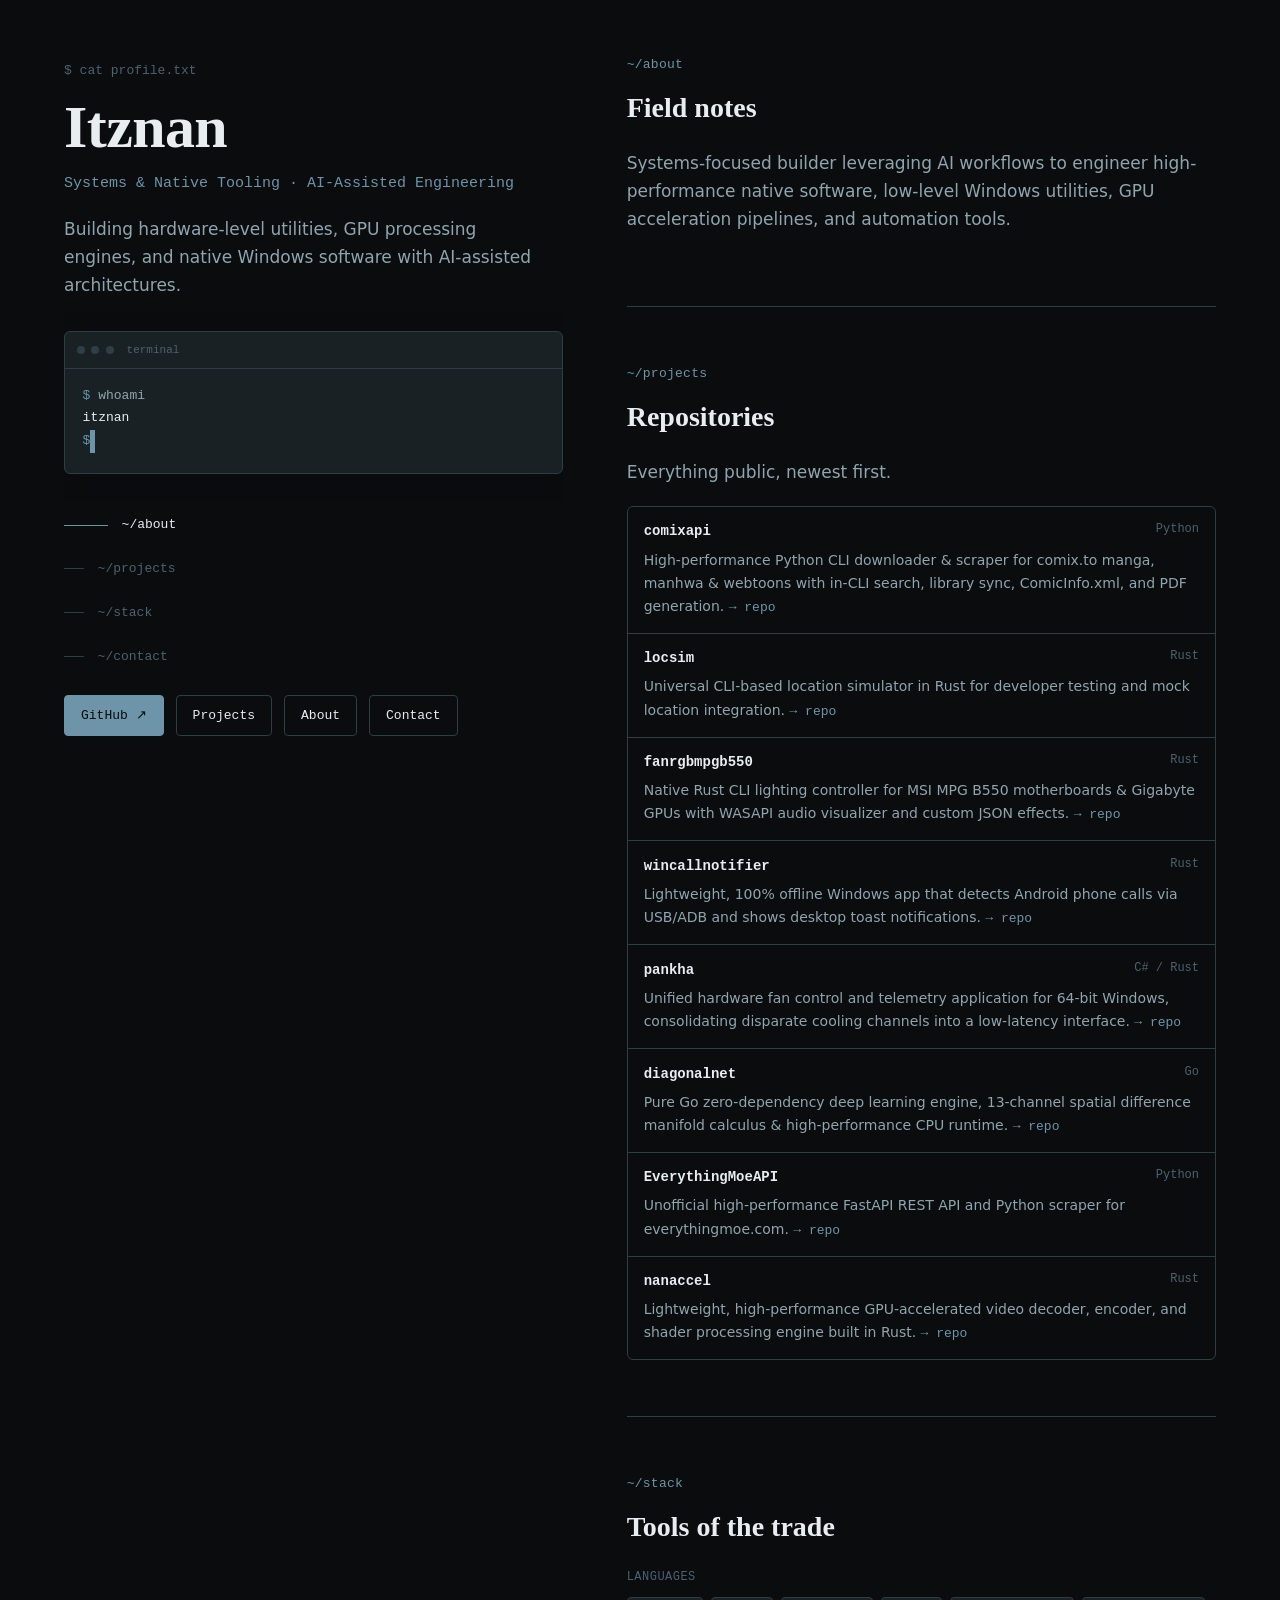
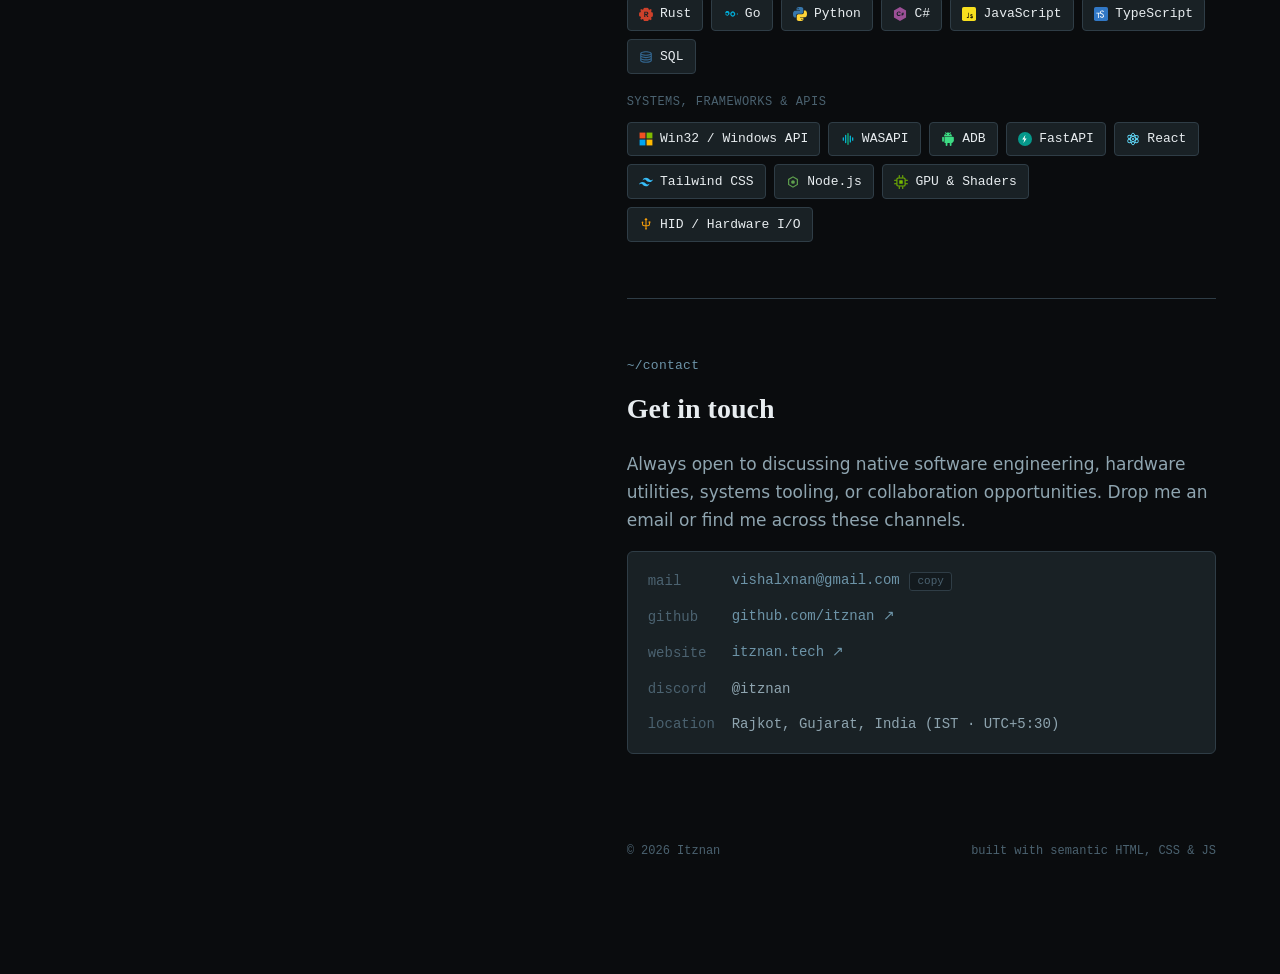
==== commit 8a1322cd: "Fix cache busting query strings, remove opacity hiding, and add 404 router" ====
--- a/index.html
+++ b/index.html
@@ -7,7 +7,7 @@
 <meta name="color-scheme" content="dark">
 <title>Itznan</title>
 <link rel="icon" type="image/svg+xml" href="data:image/svg+xml,%3Csvg xmlns='http://www.w3.org/2000/svg' viewBox='0 0 32 32'%3E%3Crect width='32' height='32' rx='6' fill='%230A0C0E'/%3E%3Cpath d='M7 10 L13 16 L7 22' fill='none' stroke='%236d94a8' stroke-width='2.5' stroke-linecap='round' stroke-linejoin='round'/%3E%3Cline x1='16' y1='22' x2='25' y2='22' stroke='%236d94a8' stroke-width='2.5' stroke-linecap='round'/%3E%3C/svg%3E">
-<link rel="stylesheet" href="style.css">
+<link rel="stylesheet" href="style.css?v=3">
 </head>
 <body>
 
@@ -194,6 +194,6 @@
   </main>
 </div>
 
-<script src="script.js"></script>
+<script src="script.js?v=3"></script>
 </body>
 </html>
--- a/style.css
+++ b/style.css
@@ -48,25 +48,8 @@
   -webkit-font-smoothing: antialiased;
 }
 
-/* Scroll reveal transition */
-.scroll-reveal {
-  opacity: 0;
-  transform: translateY(14px);
-  transition: opacity var(--duration-slow) var(--ease-smooth-out),
-              transform var(--duration-slow) var(--ease-smooth-out);
-}
-.scroll-reveal.is-visible {
-  opacity: 1;
-  transform: translateY(0);
-}
-
 @media (prefers-reduced-motion: reduce) {
   html, body { scroll-behavior: auto; }
-  .scroll-reveal {
-    opacity: 1 !important;
-    transform: none !important;
-    transition: none !important;
-  }
   * { animation-duration: 0.001ms !important; animation-iteration-count: 1 !important; transition-duration: 0.001ms !important; }
 }
 
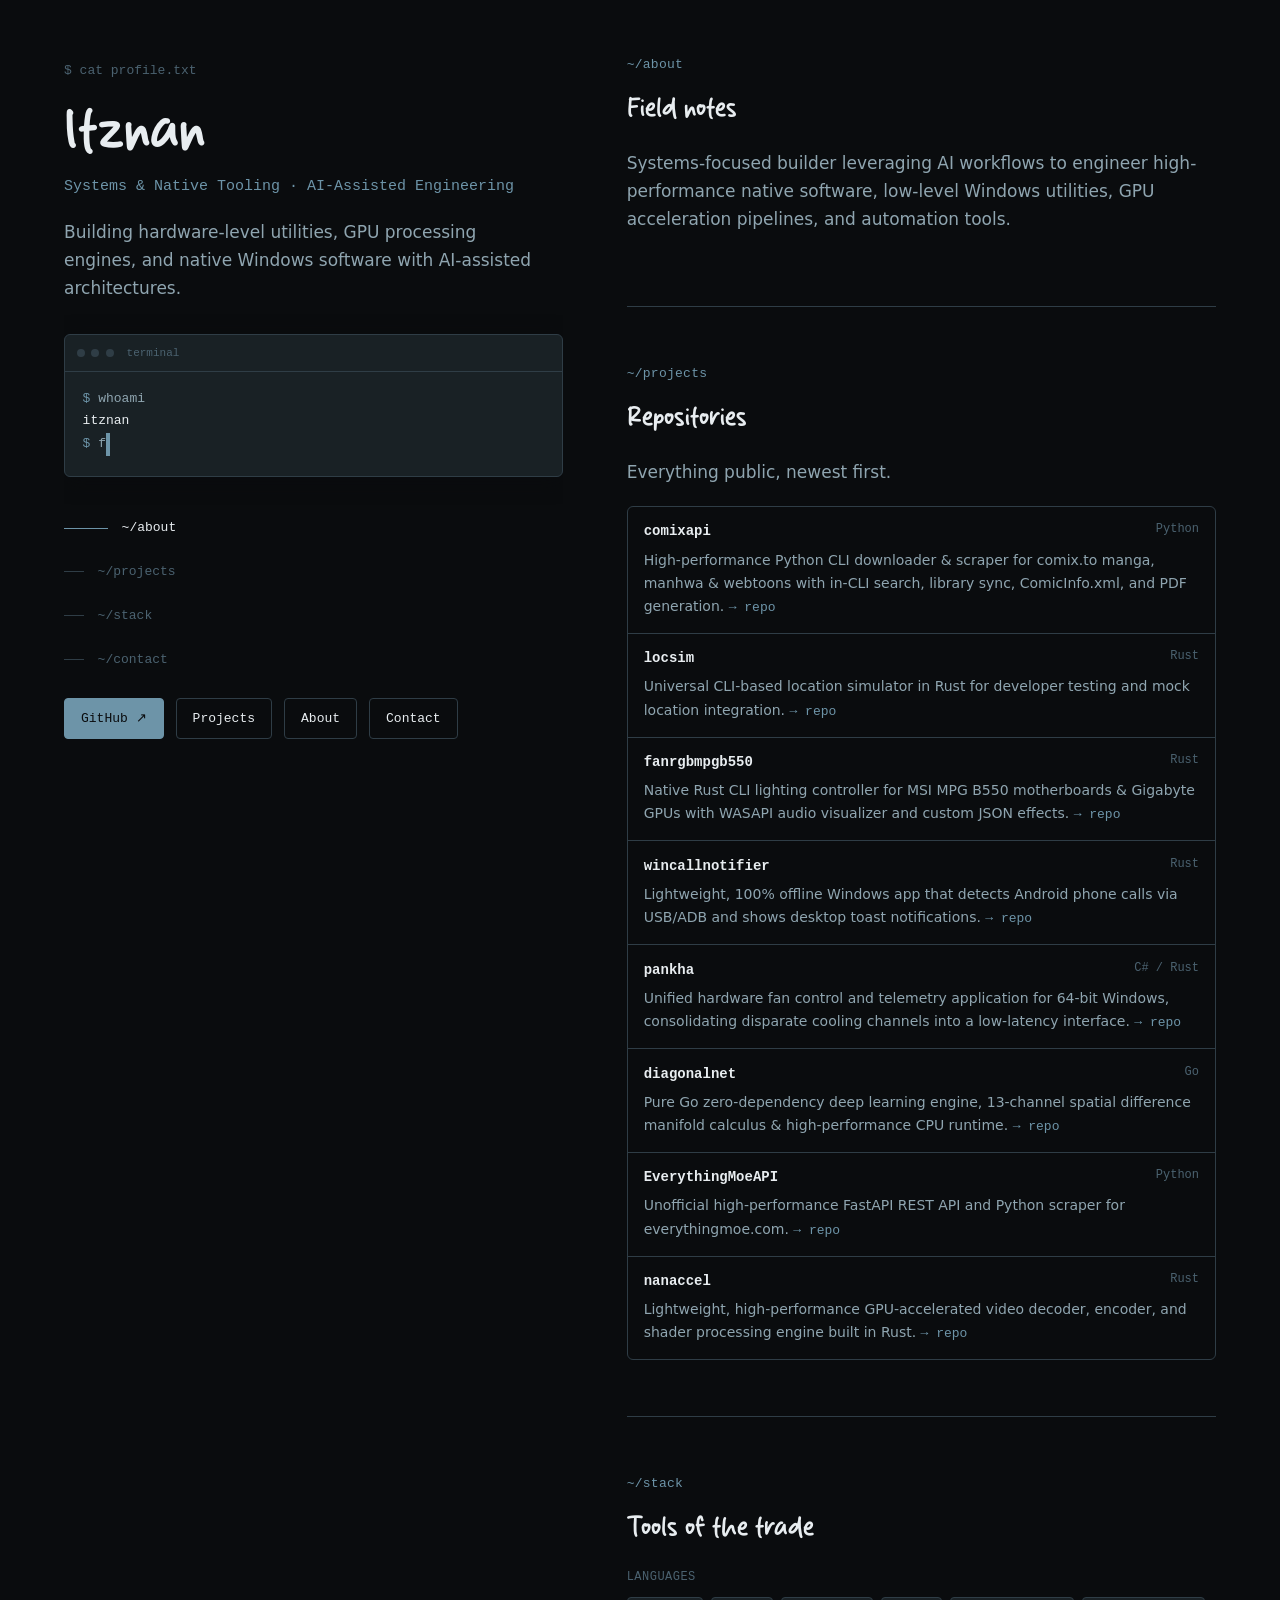
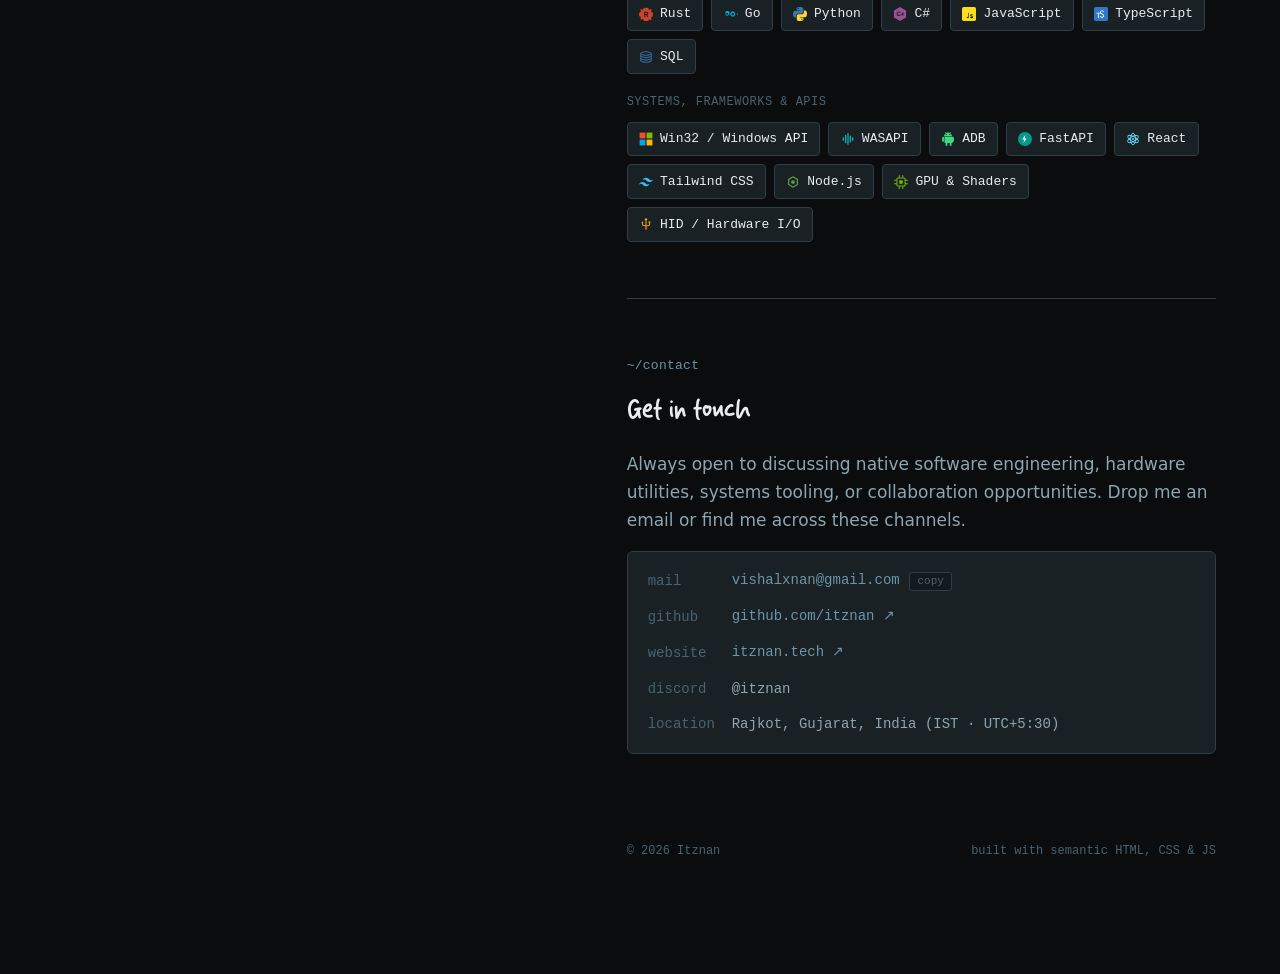
==== commit 4a71e4ee: "Add SEO metadata, sitemap.xml, robots.txt, and update font styling" ====
--- a/index.html
+++ b/index.html
@@ -5,7 +5,40 @@
 <meta name="viewport" content="width=device-width, initial-scale=1.0">
 <meta name="description" content="Itznan — Systems, native Windows utilities, low-level tooling, and AI-assisted engineering.">
 <meta name="color-scheme" content="dark">
-<title>Itznan</title>
+<title>Itznan — Systems &amp; Native Tooling</title>
+
+<!-- Canonical URL -->
+<link rel="canonical" href="https://itznan.tech/">
+
+<!-- Open Graph / Facebook -->
+<meta property="og:type" content="website">
+<meta property="og:url" content="https://itznan.tech/">
+<meta property="og:title" content="Itznan — Systems &amp; Native Tooling">
+<meta property="og:description" content="Systems, native Windows utilities, low-level tooling, and AI-assisted engineering.">
+<meta property="og:image" content="https://itznan.tech/831761802_18124754218919785_3918387932754660524_n.jpg">
+
+<!-- Twitter Card -->
+<meta name="twitter:card" content="summary_large_image">
+<meta name="twitter:url" content="https://itznan.tech/">
+<meta name="twitter:title" content="Itznan — Systems &amp; Native Tooling">
+<meta name="twitter:description" content="Systems, native Windows utilities, low-level tooling, and AI-assisted engineering.">
+<meta name="twitter:image" content="https://itznan.tech/831761802_18124754218919785_3918387932754660524_n.jpg">
+
+<!-- Structured Data (JSON-LD) -->
+<script type="application/ld+json">
+{
+  "@context": "https://schema.org",
+  "@type": "Person",
+  "name": "Itznan",
+  "url": "https://itznan.tech/",
+  "jobTitle": "Systems & Native Software Engineer",
+  "sameAs": [
+    "https://github.com/itznan"
+  ],
+  "description": "Systems, native Windows utilities, low-level tooling, and AI-assisted engineering."
+}
+</script>
+
 <link rel="icon" type="image/svg+xml" href="data:image/svg+xml,%3Csvg xmlns='http://www.w3.org/2000/svg' viewBox='0 0 32 32'%3E%3Crect width='32' height='32' rx='6' fill='%230A0C0E'/%3E%3Cpath d='M7 10 L13 16 L7 22' fill='none' stroke='%236d94a8' stroke-width='2.5' stroke-linecap='round' stroke-linejoin='round'/%3E%3Cline x1='16' y1='22' x2='25' y2='22' stroke='%236d94a8' stroke-width='2.5' stroke-linecap='round'/%3E%3C/svg%3E">
 <link rel="stylesheet" href="style.css?v=3">
 </head>
--- a/style.css
+++ b/style.css
@@ -1,3 +1,11 @@
+@font-face {
+  font-family: "Melon Tea";
+  src: url("Melon Tea.otf") format("opentype");
+  font-weight: 100 900;
+  font-style: normal;
+  font-display: swap;
+}
+
 :root {
   /* Midnight Slate Theme */
   --bg: #0A0C0E;
@@ -13,7 +21,7 @@
   --accent-ink: #0A0C0E;
   --shadow: 0 4px 20px rgba(10, 12, 14, 0.7);
 
-  --font-display: "Iowan Old Style", "Palatino Linotype", Palatino, "Book Antiqua", Georgia, serif;
+  --font-display: "Melon Tea", "Iowan Old Style", "Palatino Linotype", Palatino, "Book Antiqua", Georgia, serif;
   --font-mono: ui-monospace, "SF Mono", "Cascadia Mono", "Segoe UI Mono", Consolas, "Roboto Mono", "Liberation Mono", monospace;
   --font-body: system-ui, -apple-system, "Segoe UI", Roboto, "Helvetica Neue", Arial, sans-serif;
 
@@ -53,7 +61,7 @@
   * { animation-duration: 0.001ms !important; animation-iteration-count: 1 !important; transition-duration: 0.001ms !important; }
 }
 
-h1, h2, h3 { font-family: var(--font-display); font-weight: 600; text-wrap: balance; margin: 0; }
+h1, h2, h3 { font-family: var(--font-display); font-weight: normal; text-wrap: balance; margin: 0; }
 a { color: inherit; }
 a:focus-visible, button:focus-visible { outline: 2px solid var(--accent); outline-offset: 3px; border-radius: 2px; }
 
@@ -144,7 +152,7 @@
   100% { background-position: -120% 0; }
 }
 
-h1.name { font-size: clamp(2.4rem, 4vw + 1rem, 3.75rem); line-height: 1.05; letter-spacing: -0.01em; }
+h1.name { font-size: clamp(2.4rem, 4vw + 1rem, 3.75rem); line-height: 1.1; letter-spacing: normal; }
 .role {
   font-family: var(--font-mono);
   font-size: 0.9375rem;
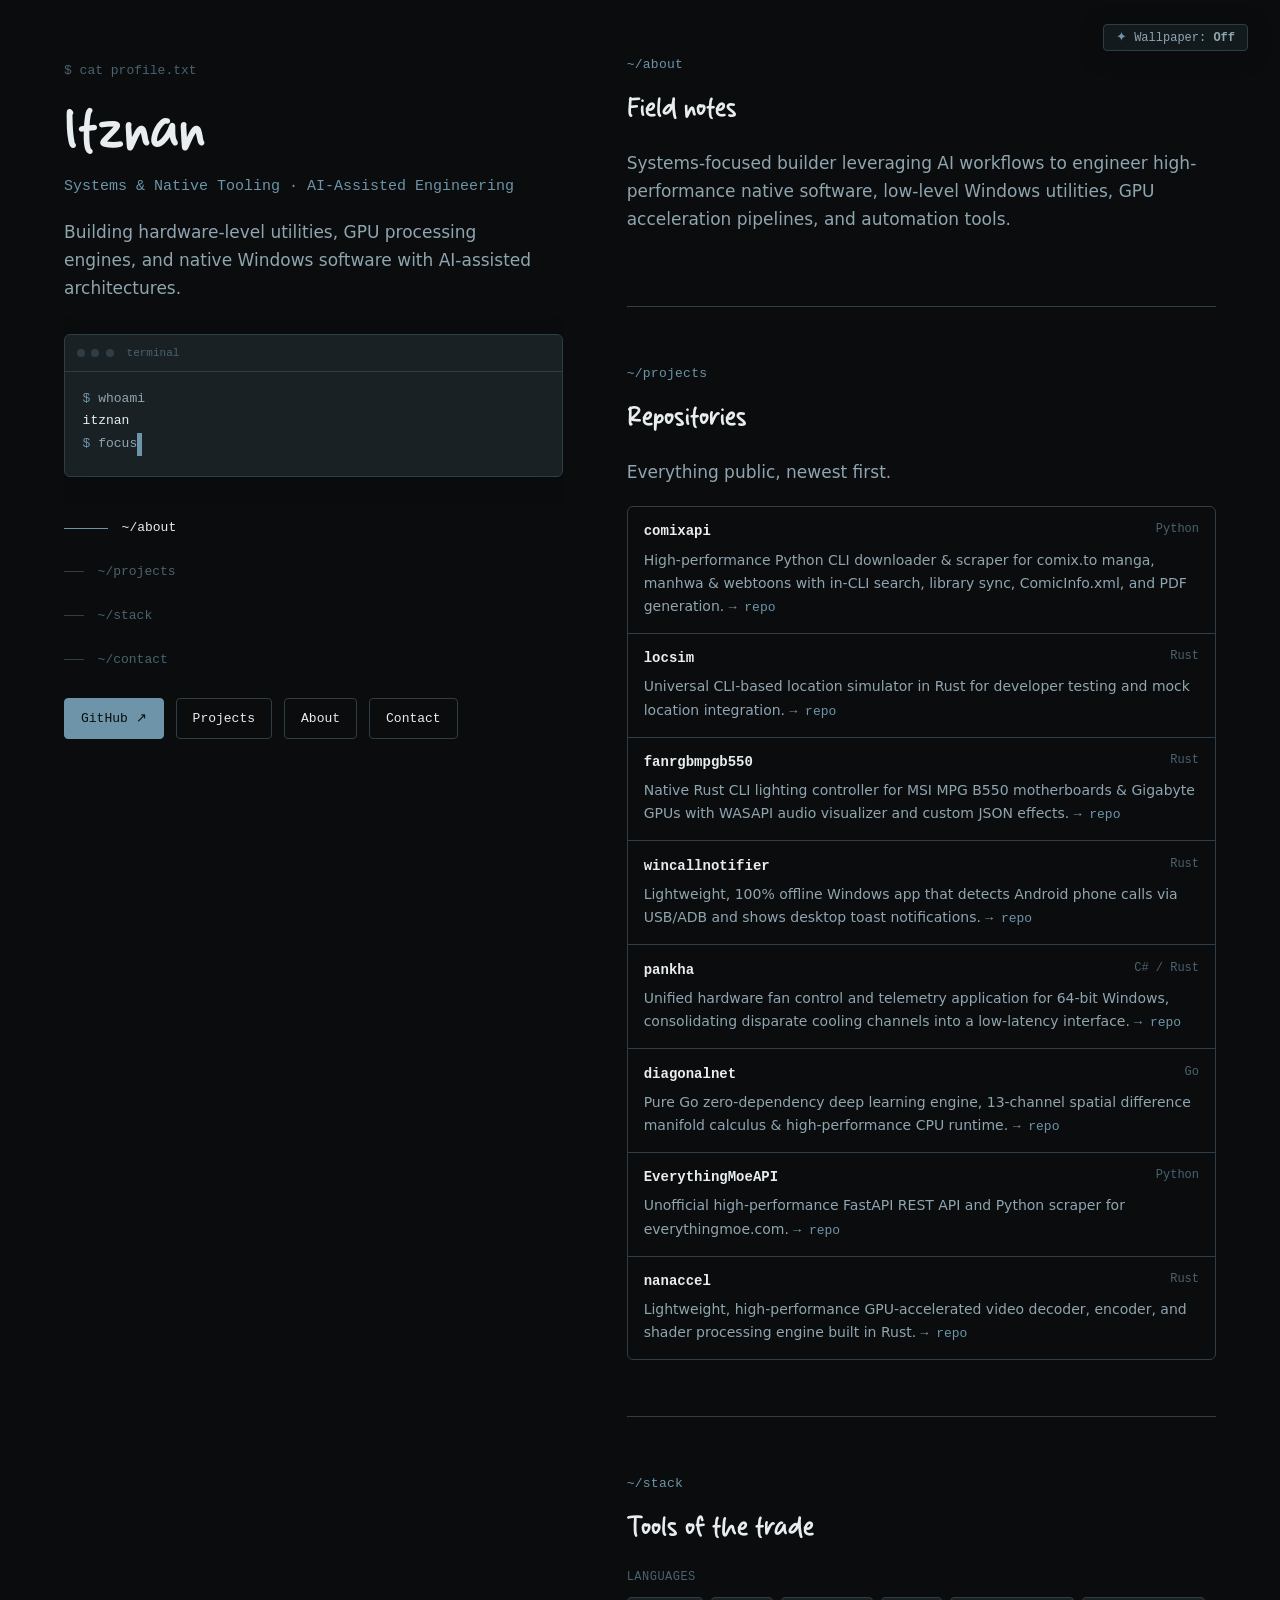
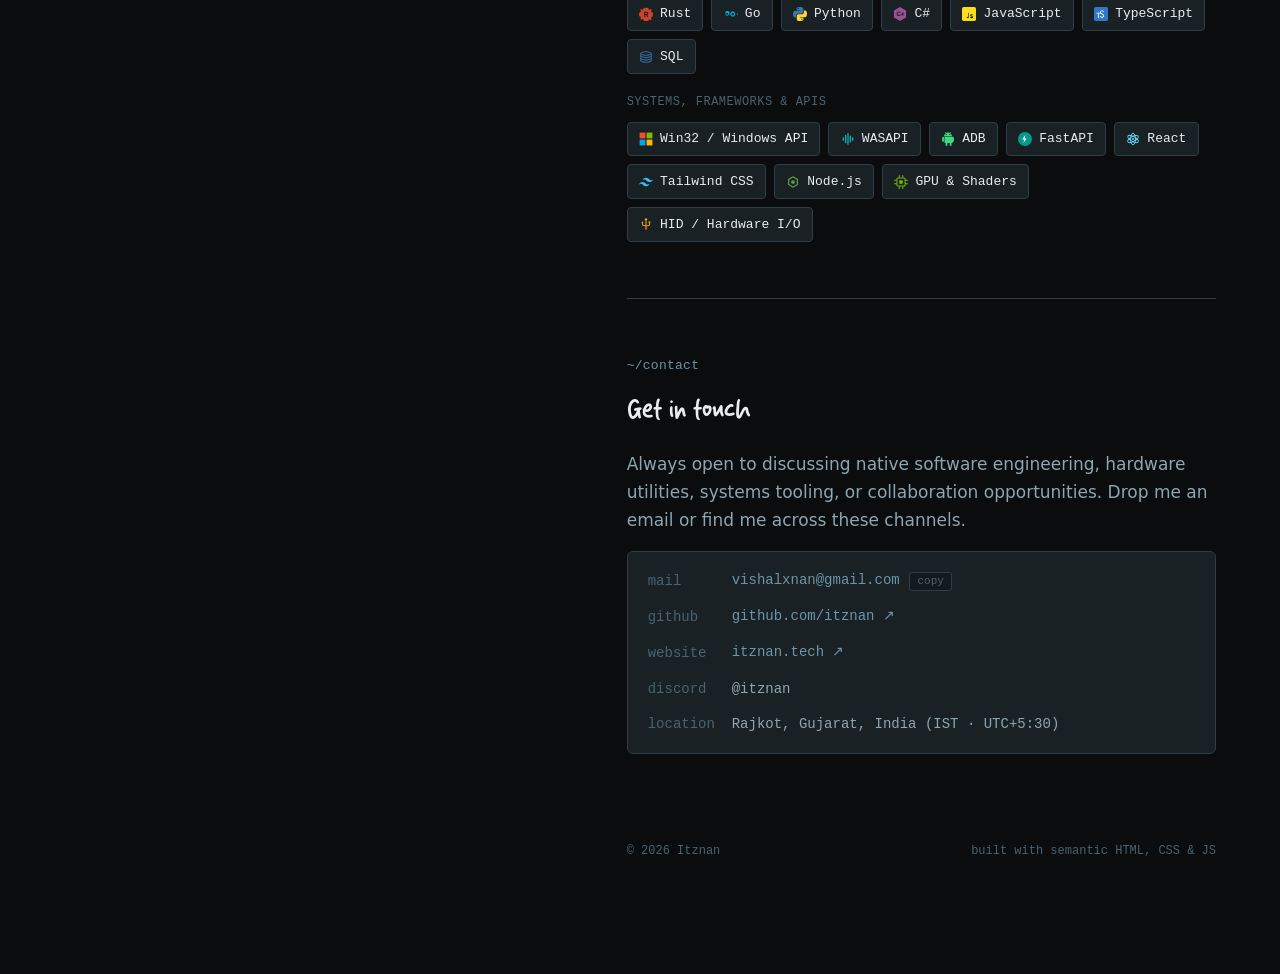
==== commit c8373329: "Add toggleable anime wallpaper background with adaptive theme engine and blur effect" ====
--- a/index.html
+++ b/index.html
@@ -40,18 +40,44 @@
 </script>
 
 <link rel="icon" type="image/svg+xml" href="data:image/svg+xml,%3Csvg xmlns='http://www.w3.org/2000/svg' viewBox='0 0 32 32'%3E%3Crect width='32' height='32' rx='6' fill='%230A0C0E'/%3E%3Cpath d='M7 10 L13 16 L7 22' fill='none' stroke='%236d94a8' stroke-width='2.5' stroke-linecap='round' stroke-linejoin='round'/%3E%3Cline x1='16' y1='22' x2='25' y2='22' stroke='%236d94a8' stroke-width='2.5' stroke-linecap='round'/%3E%3C/svg%3E">
-<link rel="stylesheet" href="style.css?v=3">
+<meta name="theme-color" content="#0A0C0E" id="meta-theme-color">
+<link rel="stylesheet" href="style.css?v=5">
+<script>
+  try {
+    if (localStorage.getItem('itznan_wallpaper_theme') === 'enabled') {
+      document.documentElement.setAttribute('data-theme', 'anime-wallpaper');
+    }
+  } catch (e) {}
+</script>
 </head>
 <body>
 
+<!-- Blurred Anime Wallpaper Background Container -->
+<div id="wallpaper-bg" class="wallpaper-bg" aria-hidden="true">
+  <div class="wallpaper-img"></div>
+  <div class="wallpaper-overlay"></div>
+</div>
+
+<!-- Floating Wallpaper Toggle Button (Desktop) -->
+<button type="button" class="wallpaper-toggle wallpaper-float js-wallpaper-toggle" aria-pressed="false" title="Toggle anime wallpaper theme">
+  <span class="wp-icon" aria-hidden="true">✦</span>
+  <span class="wp-label">Wallpaper: <span class="wp-status">Off</span></span>
+</button>
+
 <nav class="topbar">
   <a class="home" href="#top">~/itznan</a>
-  <ul>
-    <li><a href="#about">about</a></li>
-    <li><a href="#projects">projects</a></li>
-    <li><a href="#stack">stack</a></li>
-    <li><a href="#contact">contact</a></li>
-  </ul>
+  <div class="topbar-right">
+    <ul>
+      <li><a href="#about">about</a></li>
+      <li><a href="#projects">projects</a></li>
+      <li><a href="#stack">stack</a></li>
+      <li><a href="#contact">contact</a></li>
+    </ul>
+    <button type="button" class="wallpaper-toggle js-wallpaper-toggle" aria-pressed="false" title="Toggle anime wallpaper theme">
+      <span class="wp-icon" aria-hidden="true">✦</span>
+      <span class="wp-label">Wallpaper: <span class="wp-status">Off</span></span>
+    </button>
+  </div>
 </nav>
 
 <div class="split-layout">
@@ -227,6 +253,6 @@
   </main>
 </div>
 
-<script src="script.js?v=3"></script>
+<script src="script.js?v=4"></script>
 </body>
 </html>
--- a/style.css
+++ b/style.css
@@ -39,6 +39,23 @@
   --ease-bounce-strong: cubic-bezier(0.34, 3.85, 0.64, 1);
 }
 
+/* ── Anime Monochrome Wallpaper Theme ── */
+body.wallpaper-active,
+html[data-theme="anime-wallpaper"] body {
+  --bg: #060709;
+  --bg-raised: rgba(18, 20, 26, 0.78);
+  --bg-subtle: rgba(26, 30, 38, 0.65);
+  --ink: #f8fafc;
+  --ink-soft: #c8d0da;
+  --ink-faint: #758090;
+  --rule: rgba(255, 255, 255, 0.14);
+  --rule-light: rgba(255, 255, 255, 0.28);
+  --accent: #ffffff;
+  --accent-base: #cbd5e1;
+  --accent-ink: #060709;
+  --shadow: 0 12px 36px rgba(0, 0, 0, 0.9);
+}
+
 * { box-sizing: border-box; }
 
 html {
@@ -54,6 +71,8 @@
   font-size: 1.0625rem;
   line-height: 1.65;
   -webkit-font-smoothing: antialiased;
+  transition: background-color var(--duration-medium) var(--ease-smooth-out),
+              color var(--duration-medium) var(--ease-smooth-out);
 }
 
 @media (prefers-reduced-motion: reduce) {
@@ -451,3 +470,171 @@
     padding-right: 0;
   }
 }
+
+/* ---------- wallpaper background layer ---------- */
+.wallpaper-bg {
+  position: fixed;
+  inset: -35px;
+  z-index: -1;
+  pointer-events: none;
+  opacity: 0;
+  visibility: hidden;
+  overflow: hidden;
+  transition: opacity var(--duration-slow) var(--ease-smooth-out),
+              visibility var(--duration-slow) var(--ease-smooth-out);
+}
+
+body.wallpaper-active .wallpaper-bg,
+html[data-theme="anime-wallpaper"] .wallpaper-bg {
+  opacity: 1;
+  visibility: visible;
+}
+
+.wallpaper-img {
+  position: absolute;
+  inset: 0;
+  background-image: url("background/87146-755552-animegif.gif");
+  background-size: cover;
+  background-position: center center;
+  background-repeat: no-repeat;
+  filter: blur(8px) brightness(0.66) contrast(1.1);
+  transform: scale(1.05);
+  will-change: transform;
+}
+
+.wallpaper-overlay {
+  position: absolute;
+  inset: 0;
+  background:
+    radial-gradient(ellipse at 50% 30%, rgba(6, 7, 9, 0.42) 0%, rgba(4, 5, 7, 0.84) 100%),
+    linear-gradient(to bottom, rgba(6, 7, 9, 0.3) 0%, rgba(4, 5, 7, 0.75) 100%);
+}
+
+/* Glassmorphism enhancements when wallpaper theme is active */
+body.wallpaper-active .terminal,
+html[data-theme="anime-wallpaper"] .terminal {
+  background: rgba(16, 20, 26, 0.78);
+  backdrop-filter: blur(16px);
+  -webkit-backdrop-filter: blur(16px);
+  border-color: rgba(255, 255, 255, 0.16);
+  box-shadow: 0 12px 36px rgba(0, 0, 0, 0.75);
+}
+
+body.wallpaper-active .terminal:hover,
+html[data-theme="anime-wallpaper"] .terminal:hover {
+  border-color: rgba(255, 255, 255, 0.35);
+}
+
+body.wallpaper-active .repo-list,
+html[data-theme="anime-wallpaper"] .repo-list {
+  background: rgba(14, 18, 24, 0.72);
+  backdrop-filter: blur(14px);
+  -webkit-backdrop-filter: blur(14px);
+  border-color: var(--rule);
+}
+
+body.wallpaper-active .repo-row:hover,
+html[data-theme="anime-wallpaper"] .repo-row:hover {
+  background: rgba(255, 255, 255, 0.06);
+}
+
+body.wallpaper-active .chip,
+html[data-theme="anime-wallpaper"] .chip {
+  background: rgba(18, 22, 28, 0.75);
+  backdrop-filter: blur(10px);
+  -webkit-backdrop-filter: blur(10px);
+  border-color: var(--rule);
+}
+
+body.wallpaper-active .chip:hover,
+html[data-theme="anime-wallpaper"] .chip:hover {
+  background: rgba(32, 38, 48, 0.9);
+  border-color: var(--accent);
+}
+
+body.wallpaper-active .contact-block,
+html[data-theme="anime-wallpaper"] .contact-block {
+  background: rgba(16, 20, 26, 0.78);
+  backdrop-filter: blur(16px);
+  -webkit-backdrop-filter: blur(16px);
+  border-color: var(--rule);
+}
+
+body.wallpaper-active nav.topbar,
+html[data-theme="anime-wallpaper"] nav.topbar {
+  background: rgba(7, 9, 12, 0.75);
+  backdrop-filter: blur(16px);
+  -webkit-backdrop-filter: blur(16px);
+  border-bottom-color: var(--rule);
+}
+
+/* ---------- wallpaper toggle buttons ---------- */
+.topbar-right {
+  display: flex;
+  align-items: center;
+  gap: clamp(0.75rem, 2vw, 1.25rem);
+  flex-wrap: wrap;
+}
+
+.wallpaper-toggle {
+  display: inline-flex;
+  align-items: center;
+  gap: 0.45rem;
+  font-family: var(--font-mono);
+  font-size: 0.75rem;
+  padding: 0.35rem 0.75rem;
+  border-radius: 4px;
+  background: var(--bg-subtle);
+  border: 1px solid var(--rule);
+  color: var(--ink-soft);
+  cursor: pointer;
+  white-space: nowrap;
+  transition: all var(--duration-quick) var(--ease-smooth-out);
+}
+
+.wallpaper-toggle:hover {
+  border-color: var(--accent);
+  color: var(--ink);
+  transform: translateY(-1px);
+}
+
+.wallpaper-toggle.active {
+  background: var(--accent);
+  border-color: var(--accent);
+  color: var(--accent-ink);
+  box-shadow: 0 0 14px rgba(255, 255, 255, 0.25);
+}
+
+.wallpaper-toggle .wp-icon {
+  font-size: 0.8125rem;
+  line-height: 1;
+  color: var(--accent);
+  transition: transform var(--duration-fast) var(--ease-smooth-out), color var(--duration-quick) var(--ease-smooth-out);
+}
+
+.wallpaper-toggle.active .wp-icon {
+  color: var(--accent-ink);
+  transform: rotate(90deg) scale(1.15);
+}
+
+.wallpaper-toggle .wp-status {
+  font-weight: 600;
+}
+
+
+.wallpaper-float {
+  display: none;
+}
+
+@media (min-width: 1024px) {
+  .wallpaper-float {
+    display: inline-flex;
+    position: fixed;
+    top: 1.5rem;
+    right: 2rem;
+    z-index: 99;
+    backdrop-filter: blur(12px);
+    -webkit-backdrop-filter: blur(12px);
+    box-shadow: var(--shadow);
+  }
+}
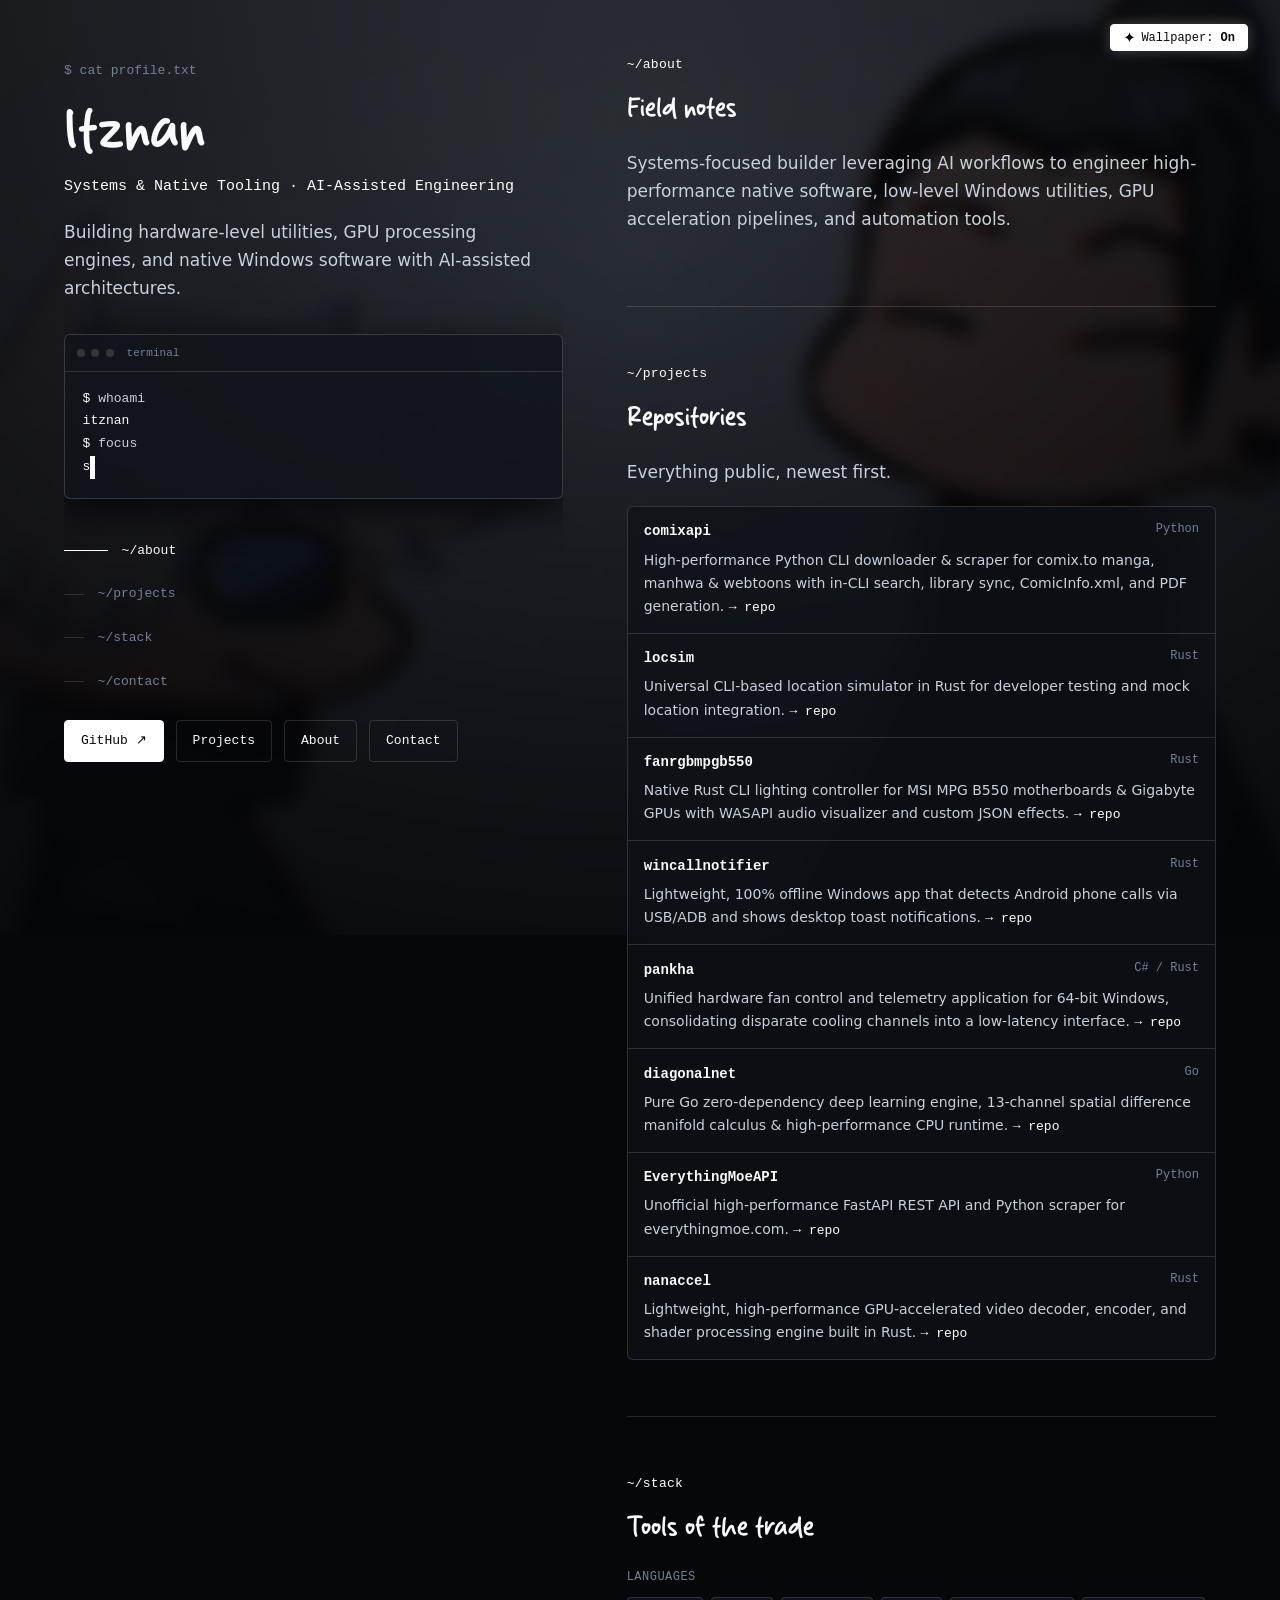
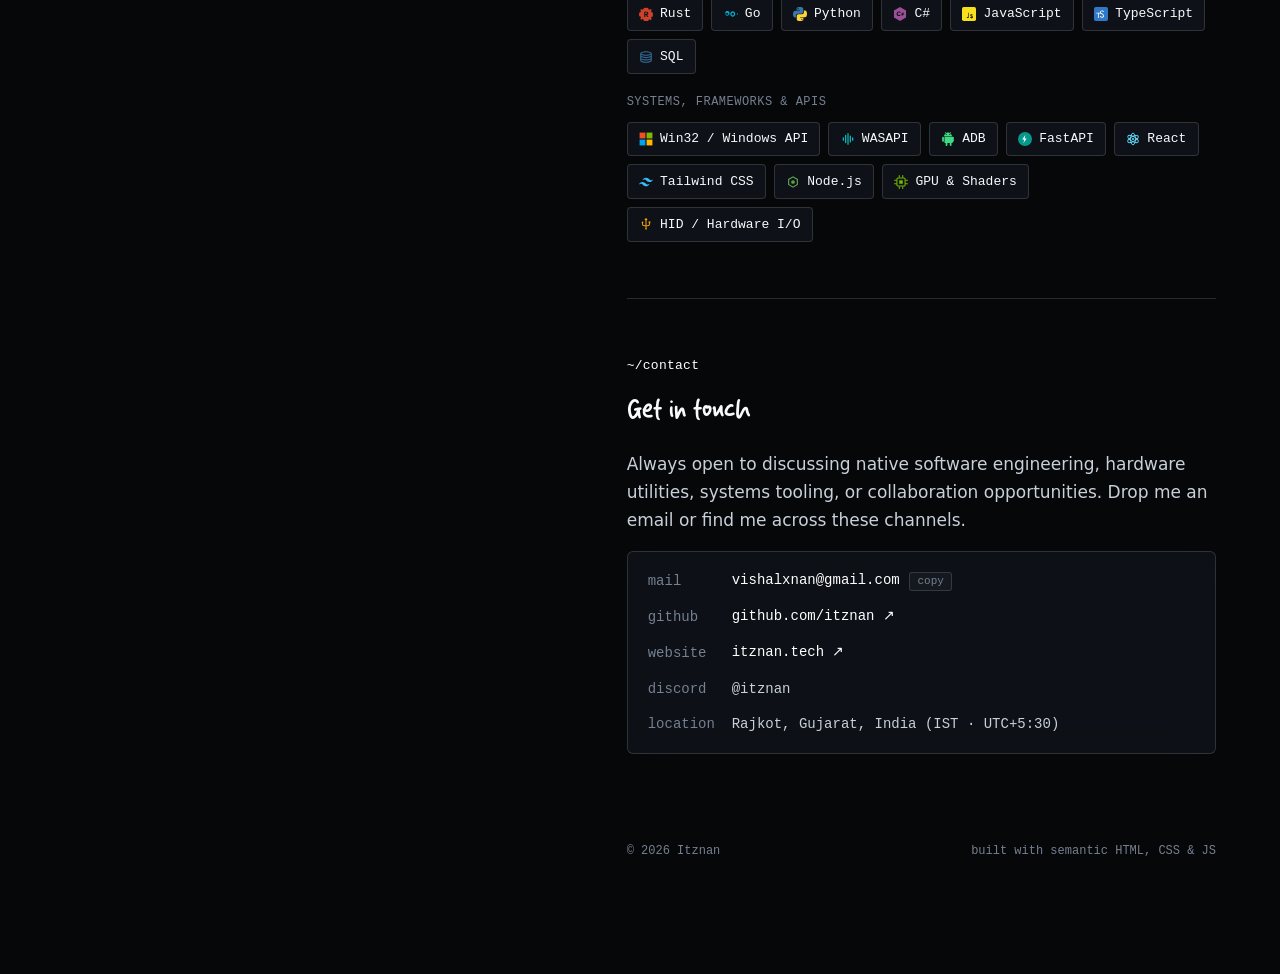
==== commit 09da407b: "Set blurred anime wallpaper and theme to default ON" ====
--- a/index.html
+++ b/index.html
@@ -40,17 +40,24 @@
 </script>
 
 <link rel="icon" type="image/svg+xml" href="data:image/svg+xml,%3Csvg xmlns='http://www.w3.org/2000/svg' viewBox='0 0 32 32'%3E%3Crect width='32' height='32' rx='6' fill='%230A0C0E'/%3E%3Cpath d='M7 10 L13 16 L7 22' fill='none' stroke='%236d94a8' stroke-width='2.5' stroke-linecap='round' stroke-linejoin='round'/%3E%3Cline x1='16' y1='22' x2='25' y2='22' stroke='%236d94a8' stroke-width='2.5' stroke-linecap='round'/%3E%3C/svg%3E">
-<meta name="theme-color" content="#0A0C0E" id="meta-theme-color">
-<link rel="stylesheet" href="style.css?v=5">
+<meta name="theme-color" content="#060709" id="meta-theme-color">
+<link rel="stylesheet" href="style.css?v=6">
 <script>
   try {
-    if (localStorage.getItem('itznan_wallpaper_theme') === 'enabled') {
+    if (localStorage.getItem('itznan_wallpaper_theme') === 'disabled') {
+      document.documentElement.setAttribute('data-theme', 'default');
+    } else {
       document.documentElement.setAttribute('data-theme', 'anime-wallpaper');
     }
   } catch (e) {}
 </script>
 </head>
-<body>
+<body class="wallpaper-active">
+<script>
+  if (document.documentElement.getAttribute('data-theme') === 'default') {
+    document.body.classList.remove('wallpaper-active');
+  }
+</script>
 
 <!-- Blurred Anime Wallpaper Background Container -->
 <div id="wallpaper-bg" class="wallpaper-bg" aria-hidden="true">
@@ -59,9 +66,9 @@
 </div>
 
 <!-- Floating Wallpaper Toggle Button (Desktop) -->
-<button type="button" class="wallpaper-toggle wallpaper-float js-wallpaper-toggle" aria-pressed="false" title="Toggle anime wallpaper theme">
+<button type="button" class="wallpaper-toggle wallpaper-float js-wallpaper-toggle active" aria-pressed="true" title="Disable anime wallpaper theme">
   <span class="wp-icon" aria-hidden="true">✦</span>
-  <span class="wp-label">Wallpaper: <span class="wp-status">Off</span></span>
+  <span class="wp-label">Wallpaper: <span class="wp-status">On</span></span>
 </button>
 
 <nav class="topbar">
@@ -73,9 +80,9 @@
       <li><a href="#stack">stack</a></li>
       <li><a href="#contact">contact</a></li>
     </ul>
-    <button type="button" class="wallpaper-toggle js-wallpaper-toggle" aria-pressed="false" title="Toggle anime wallpaper theme">
+    <button type="button" class="wallpaper-toggle js-wallpaper-toggle active" aria-pressed="true" title="Disable anime wallpaper theme">
       <span class="wp-icon" aria-hidden="true">✦</span>
-      <span class="wp-label">Wallpaper: <span class="wp-status">Off</span></span>
+      <span class="wp-label">Wallpaper: <span class="wp-status">On</span></span>
     </button>
   </div>
 </nav>
@@ -253,6 +260,6 @@
   </main>
 </div>
 
-<script src="script.js?v=4"></script>
+<script src="script.js?v=5"></script>
 </body>
 </html>
